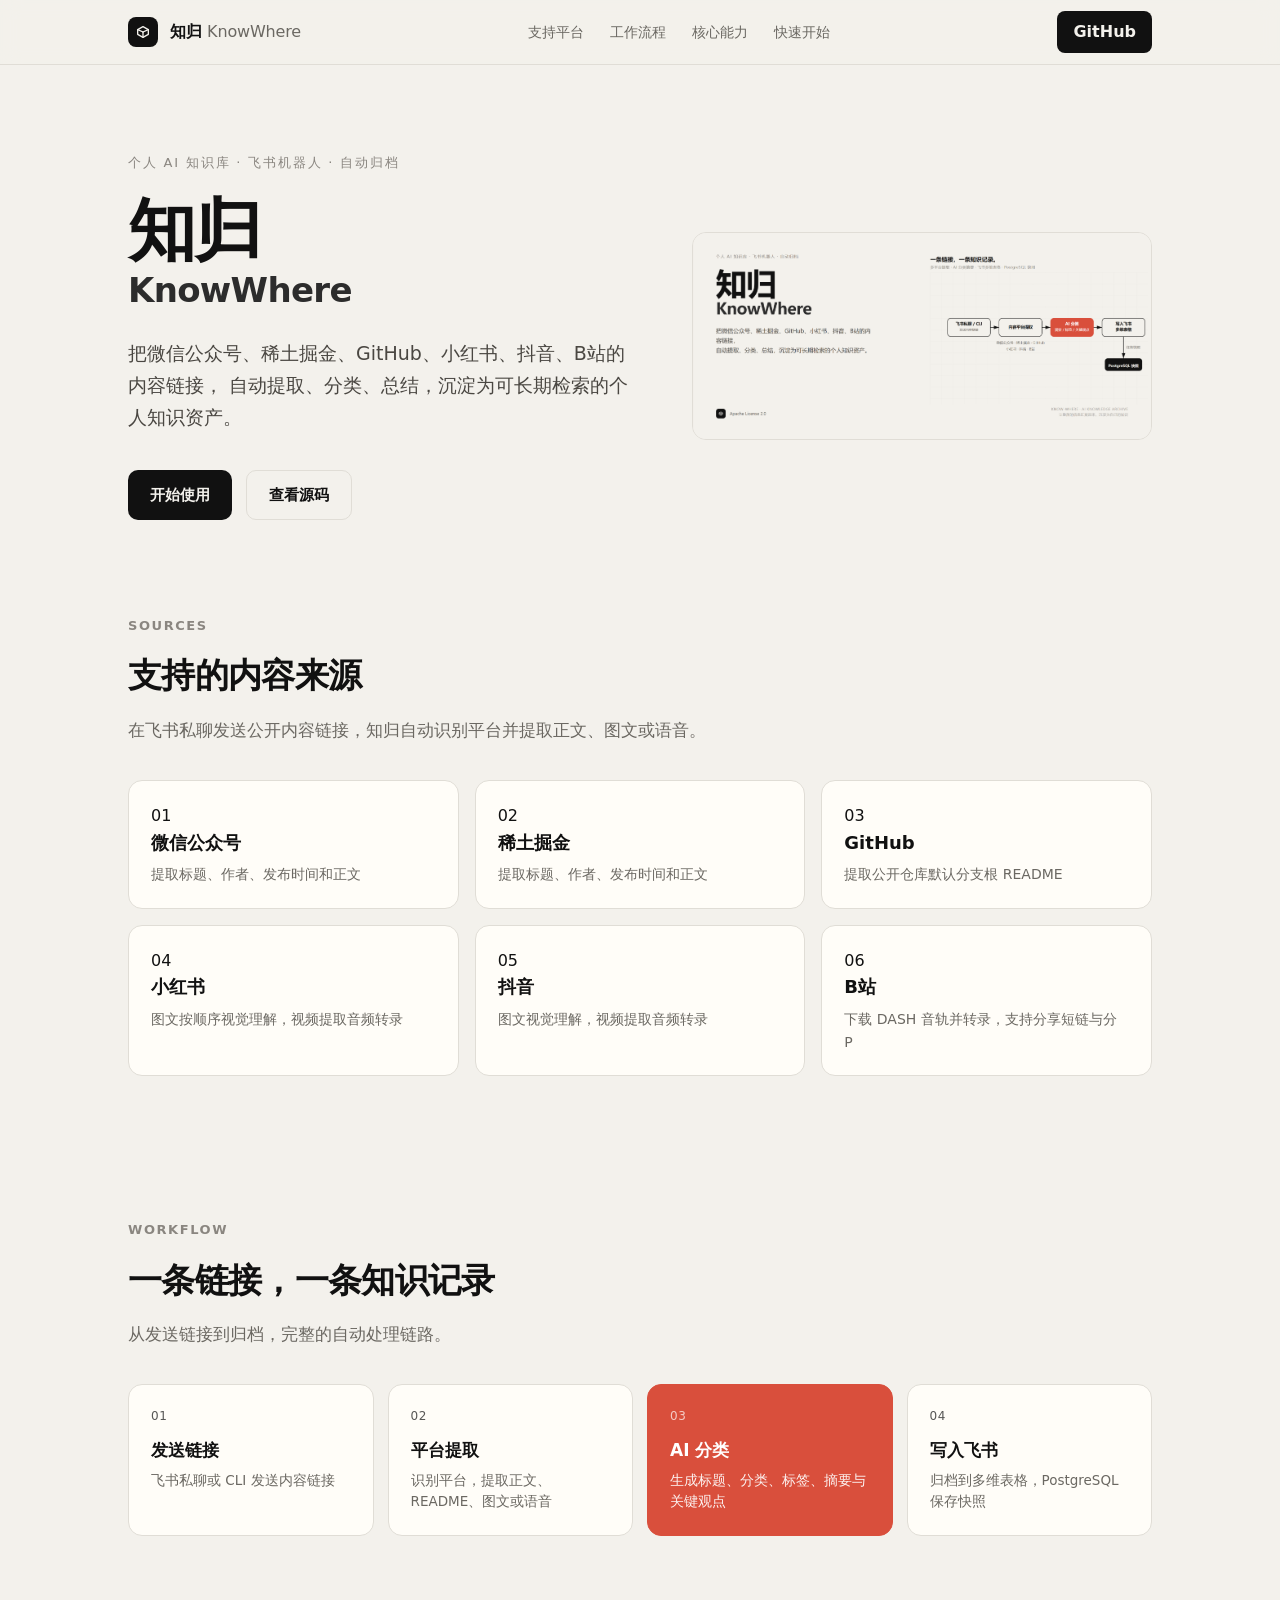
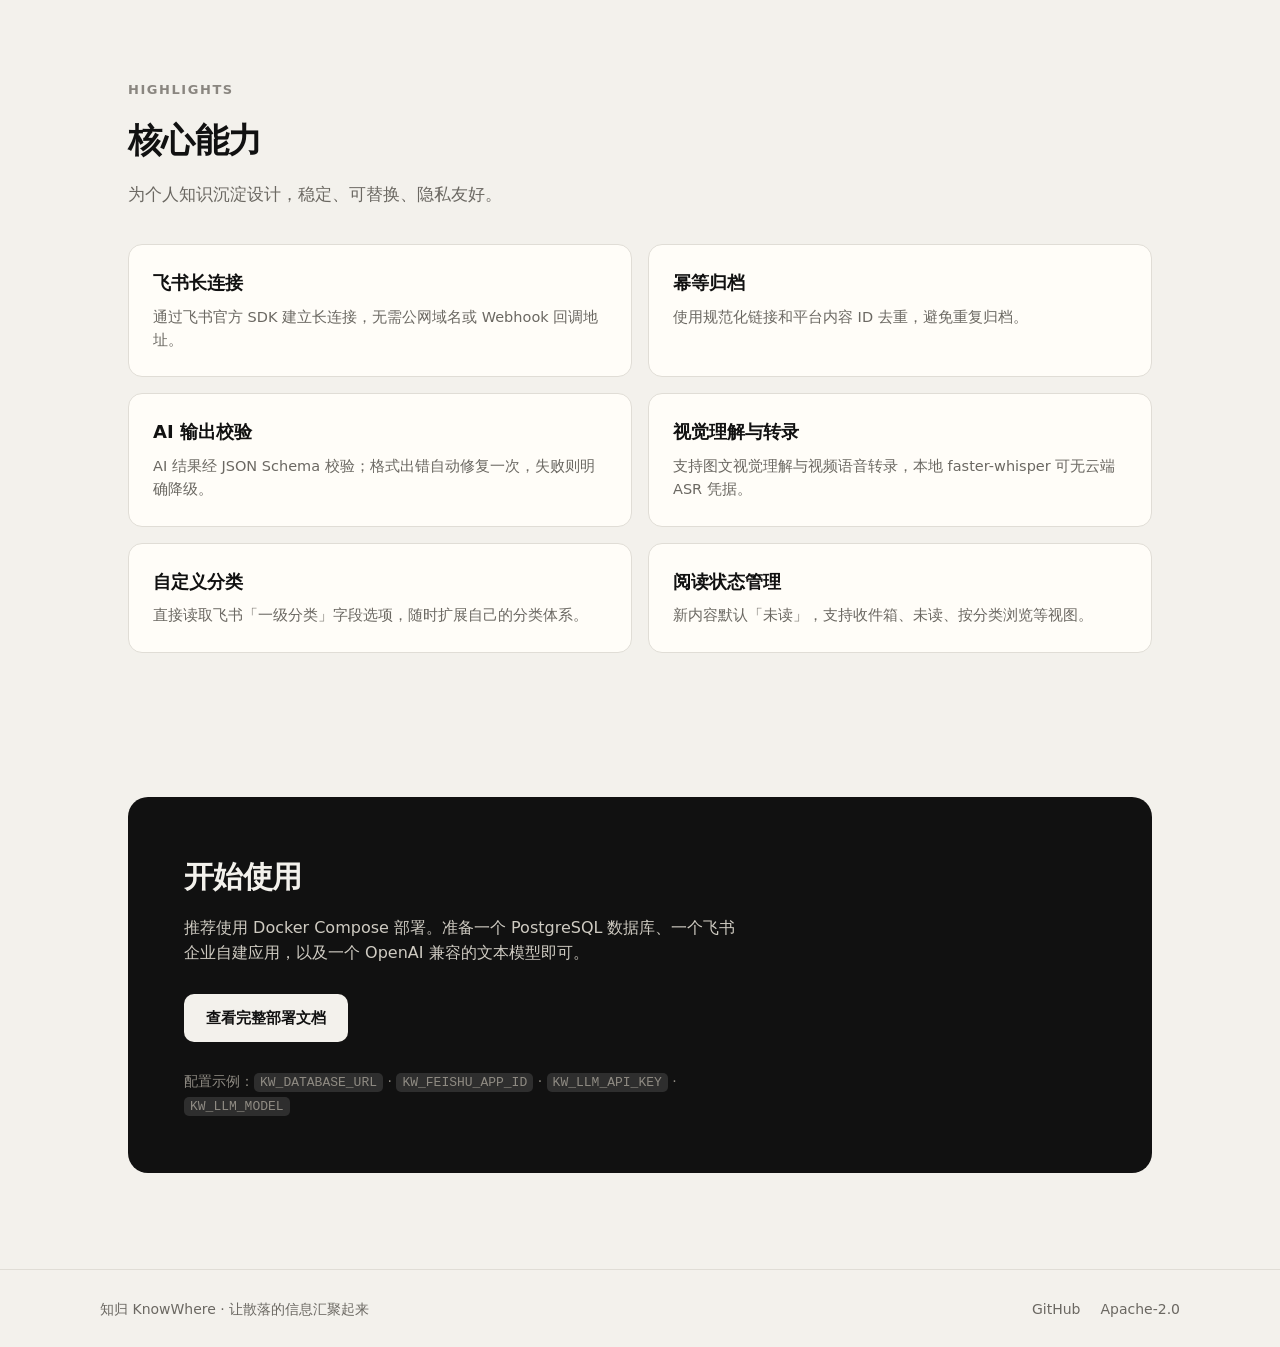
==== docs/index.html @ 3fe99ef1 "docs: add GitHub Pages landing page and llms.txt" ====
<!DOCTYPE html>
<html lang="zh-CN">
<head>
  <meta charset="UTF-8">
  <meta name="viewport" content="width=device-width, initial-scale=1.0">
  <title>知归 KnowWhere · 个人 AI 知识归档工具</title>
  <meta name="description" content="知归（KnowWhere）是一个面向个人使用的 AI 知识归档工具。把内容链接发送给飞书机器人，自动完成内容提取、AI 分类与总结，沉淀到飞书多维表格。">
  <style>
    :root {
      --bg: #F3F1EC;
      --bg-deep: #E7E4DE;
      --ink: #111111;
      --ink-soft: #2C2C2C;
      --muted: #6B6862;
      --faint: #8A8680;
      --line: #E0DDD6;
      --accent: #D94F3C;
      --radius: 14px;
    }
    * { box-sizing: border-box; margin: 0; padding: 0; }
    html { scroll-behavior: smooth; }
    body {
      background: var(--bg);
      color: var(--ink);
      font-family: Inter, "PingFang SC", "Microsoft YaHei", system-ui, -apple-system, sans-serif;
      -webkit-font-smoothing: antialiased;
      line-height: 1.6;
    }
    a { color: inherit; text-decoration: none; }
    .wrap { max-width: 1080px; margin: 0 auto; padding: 0 28px; }

    header {
      position: sticky;
      top: 0;
      z-index: 10;
      background: rgba(243, 241, 236, 0.85);
      backdrop-filter: blur(10px);
      border-bottom: 1px solid var(--line);
    }
    .nav {
      display: flex;
      align-items: center;
      justify-content: space-between;
      height: 64px;
    }
    .brand { display: flex; align-items: center; gap: 12px; font-weight: 700; letter-spacing: -0.01em; }
    .logo-mark {
      width: 30px; height: 30px; border-radius: 8px; background: var(--ink);
      display: flex; align-items: center; justify-content: center;
    }
    .logo-mark svg { width: 16px; height: 16px; }
    .nav-links { display: flex; align-items: center; gap: 26px; font-size: 14px; color: var(--muted); }
    .nav-links a:hover { color: var(--ink); }
    .nav-cta {
      padding: 8px 16px; border-radius: 8px; background: var(--ink); color: #F3F1EC;
      font-weight: 600; transition: background .15s;
    }
    .nav-cta:hover { background: var(--ink-soft); }

    .hero { padding: 88px 0 24px; }
    .hero-grid {
      display: grid;
      grid-template-columns: 1.05fr 0.95fr;
      gap: 56px;
      align-items: center;
    }
    .eyebrow {
      font-size: 13px; font-weight: 500; letter-spacing: 0.14em;
      color: var(--faint); text-transform: uppercase; margin-bottom: 24px;
    }
    .hero-title { font-size: 68px; line-height: 0.96; font-weight: 800; letter-spacing: -0.03em; }
    .hero-sub { font-size: 34px; line-height: 1.05; font-weight: 600; letter-spacing: -0.02em; color: var(--ink-soft); margin-top: 10px; }
    .hero-tag { margin-top: 28px; font-size: 19px; line-height: 1.7; color: #4A4742; max-width: 540px; }
    .hero-actions { margin-top: 36px; display: flex; gap: 14px; flex-wrap: wrap; }
    .btn {
      display: inline-flex; align-items: center; gap: 8px;
      padding: 12px 22px; border-radius: 10px; font-weight: 600; font-size: 15px;
      transition: transform .12s, background .15s;
    }
    .btn:hover { transform: translateY(-1px); }
    .btn-primary { background: var(--ink); color: #F3F1EC; }
    .btn-primary:hover { background: var(--ink-soft); }
    .btn-ghost { border: 1px solid var(--line); background: transparent; color: var(--ink); }
    .btn-ghost:hover { border-color: var(--faint); }
    .hero-visual {
      background: var(--bg-deep);
      border: 1px solid var(--line);
      border-radius: var(--radius);
      overflow: hidden;
    }
    .hero-visual img { display: block; width: 100%; height: auto; }

    section { padding: 72px 0; }
    .section-label {
      font-size: 13px; font-weight: 600; letter-spacing: 0.12em; text-transform: uppercase;
      color: var(--faint); margin-bottom: 12px;
    }
    .section-title { font-size: 34px; font-weight: 700; letter-spacing: -0.02em; }
    .section-desc { margin-top: 14px; font-size: 17px; color: var(--muted); max-width: 640px; }

    .platforms {
      display: grid;
      grid-template-columns: repeat(3, 1fr);
      gap: 16px;
      margin-top: 36px;
    }
    .card {
      background: #FFFDF8;
      border: 1px solid var(--line);
      border-radius: var(--radius);
      padding: 22px;
    }
    .card.num { font-size: 12px; color: var(--faint); letter-spacing: 0.05em; margin-bottom: 8px; }
    .card h3 { font-size: 18px; font-weight: 700; }
    .card p { margin-top: 6px; font-size: 14px; color: var(--muted); }

    .pipeline {
      display: grid;
      grid-template-columns: repeat(4, 1fr);
      gap: 14px;
      margin-top: 36px;
    }
    .step { position: relative; border-radius: var(--radius); padding: 22px; border: 1px solid var(--line); background: #FFFDF8; }
    .step.hot { background: var(--accent); border-color: var(--accent); color: #fff; }
    .step .idx { font-size: 12px; letter-spacing: 0.05em; opacity: .7; margin-bottom: 10px; }
    .step h3 { font-size: 17px; font-weight: 700; }
    .step.hot h3 { color: #fff; }
    .step p { margin-top: 6px; font-size: 13.5px; color: var(--muted); }
    .step.hot p { color: #fff; opacity: .92; }

    .features { display: grid; grid-template-columns: repeat(2, 1fr); gap: 16px; margin-top: 36px; }
    .feature { border: 1px solid var(--line); border-radius: var(--radius); padding: 24px; background: #FFFDF8; }
    .feature h3 { font-size: 18px; font-weight: 700; }
    .feature p { margin-top: 8px; font-size: 14.5px; color: var(--muted); }

    .quickstart {
      background: var(--ink);
      color: #F3F1EC;
      border-radius: 20px;
      padding: 56px;
    }
    .quickstart h2 { font-size: 30px; font-weight: 800; letter-spacing: -0.02em; }
    .quickstart p { margin-top: 14px; color: #CFCBC2; font-size: 16px; max-width: 560px; }
    .quickstart .btn { margin-top: 28px; background: #F3F1EC; color: var(--ink); }
    .quickstart .btn:hover { background: var(--bg-deep); }
    code {
      font-family: "SF Mono", "JetBrains Mono", Consolas, monospace;
      font-size: 13px;
      background: rgba(255,255,255,0.12);
      padding: 2px 6px; border-radius: 5px;
    }

    footer { border-top: 1px solid var(--line); margin-top: 24px; }
    .footer { display: flex; align-items: center; justify-content: space-between; padding: 28px 0; font-size: 14px; color: var(--muted); flex-wrap: wrap; gap: 12px; }
    .footer .links { display: flex; gap: 20px; }
    .footer .links a:hover { color: var(--ink); }

    @media (max-width: 860px) {
      .hero-grid { grid-template-columns: 1fr; }
      .hero-title { font-size: 52px; }
      .platforms, .pipeline, .features { grid-template-columns: 1fr 1fr; }
    }
    @media (max-width: 560px) {
      .platforms, .pipeline, .features { grid-template-columns: 1fr; }
      .hero-title { font-size: 42px; }
      .hero-sub { font-size: 26px; }
      .nav-links { display: none; }
    }
  </style>
</head>
<body>
  <header>
    <div class="wrap nav">
      <div class="brand">
        <span class="logo-mark">
          <svg viewBox="0 0 24 24" fill="none" xmlns="http://www.w3.org/2000/svg">
            <path d="M12 4L20 8.5V15.5L12 20L4 15.5V8.5L12 4Z" stroke="#F3F1EC" stroke-width="2" stroke-linejoin="round"/>
            <path d="M12 12V20" stroke="#F3F1EC" stroke-width="2" stroke-linecap="round"/>
            <path d="M12 12L20 8.5" stroke="#F3F1EC" stroke-width="2" stroke-linecap="round"/>
            <path d="M12 12L4 8.5" stroke="#F3F1EC" stroke-width="2" stroke-linecap="round"/>
          </svg>
        </span>
        <span>知归 <span style="font-weight:500;color:var(--muted)">KnowWhere</span></span>
      </div>
      <nav class="nav-links">
        <a href="#platforms">支持平台</a>
        <a href="#pipeline">工作流程</a>
        <a href="#features">核心能力</a>
        <a href="#quickstart">快速开始</a>
      </nav>
      <a class="nav-cta" href="https://github.com/ybh-ybh/know-where" target="_blank" rel="noopener">GitHub</a>
    </div>
  </header>

  <div class="wrap">
    <section class="hero">
      <div class="hero-grid">
        <div class="hero-left">
          <div class="eyebrow">个人 AI 知识库 · 飞书机器人 · 自动归档</div>
          <div class="hero-title">知归</div>
          <div class="hero-sub">KnowWhere</div>
          <p class="hero-tag">
            把微信公众号、稀土掘金、GitHub、小红书、抖音、B站的内容链接，
            自动提取、分类、总结，沉淀为可长期检索的个人知识资产。
          </p>
          <div class="hero-actions">
            <a class="btn btn-primary" href="#quickstart">开始使用</a>
            <a class="btn btn-ghost" href="https://github.com/ybh-ybh/know-where" target="_blank" rel="noopener">查看源码</a>
          </div>
        </div>
        <div class="hero-visual">
          <img src="assets/banner.png" alt="知归 KnowWhere 数据流示意">
        </div>
      </div>
    </section>

    <section id="platforms">
      <div class="section-label">Sources</div>
      <h2 class="section-title">支持的内容来源</h2>
      <p class="section-desc">在飞书私聊发送公开内容链接，知归自动识别平台并提取正文、图文或语音。</p>
      <div class="platforms">
        <div class="card"><div class="num">01</div><h3>微信公众号</h3><p>提取标题、作者、发布时间和正文</p></div>
        <div class="card"><div class="num">02</div><h3>稀土掘金</h3><p>提取标题、作者、发布时间和正文</p></div>
        <div class="card"><div class="num">03</div><h3>GitHub</h3><p>提取公开仓库默认分支根 README</p></div>
        <div class="card"><div class="num">04</div><h3>小红书</h3><p>图文按顺序视觉理解，视频提取音频转录</p></div>
        <div class="card"><div class="num">05</div><h3>抖音</h3><p>图文视觉理解，视频提取音频转录</p></div>
        <div class="card"><div class="num">06</div><h3>B站</h3><p>下载 DASH 音轨并转录，支持分享短链与分 P</p></div>
      </div>
    </section>

    <section id="pipeline">
      <div class="section-label">Workflow</div>
      <h2 class="section-title">一条链接，一条知识记录</h2>
      <p class="section-desc">从发送链接到归档，完整的自动处理链路。</p>
      <div class="pipeline">
        <div class="step"><div class="idx">01</div><h3>发送链接</h3><p>飞书私聊或 CLI 发送内容链接</p></div>
        <div class="step"><div class="idx">02</div><h3>平台提取</h3><p>识别平台，提取正文、README、图文或语音</p></div>
        <div class="step hot"><div class="idx">03</div><h3>AI 分类</h3><p>生成标题、分类、标签、摘要与关键观点</p></div>
        <div class="step"><div class="idx">04</div><h3>写入飞书</h3><p>归档到多维表格，PostgreSQL 保存快照</p></div>
      </div>
    </section>

    <section id="features">
      <div class="section-label">Highlights</div>
      <h2 class="section-title">核心能力</h2>
      <p class="section-desc">为个人知识沉淀设计，稳定、可替换、隐私友好。</p>
      <div class="features">
        <div class="feature">
          <h3>飞书长连接</h3>
          <p>通过飞书官方 SDK 建立长连接，无需公网域名或 Webhook 回调地址。</p>
        </div>
        <div class="feature">
          <h3>幂等归档</h3>
          <p>使用规范化链接和平台内容 ID 去重，避免重复归档。</p>
        </div>
        <div class="feature">
          <h3>AI 输出校验</h3>
          <p>AI 结果经 JSON Schema 校验；格式出错自动修复一次，失败则明确降级。</p>
        </div>
        <div class="feature">
          <h3>视觉理解与转录</h3>
          <p>支持图文视觉理解与视频语音转录，本地 faster-whisper 可无云端 ASR 凭据。</p>
        </div>
        <div class="feature">
          <h3>自定义分类</h3>
          <p>直接读取飞书「一级分类」字段选项，随时扩展自己的分类体系。</p>
        </div>
        <div class="feature">
          <h3>阅读状态管理</h3>
          <p>新内容默认「未读」，支持收件箱、未读、按分类浏览等视图。</p>
        </div>
      </div>
    </section>

    <section id="quickstart">
      <div class="quickstart">
        <h2>开始使用</h2>
        <p>推荐使用 Docker Compose 部署。准备一个 PostgreSQL 数据库、一个飞书企业自建应用，以及一个 OpenAI 兼容的文本模型即可。</p>
        <a class="btn" href="https://github.com/ybh-ybh/know-where#最小启动方式" target="_blank" rel="noopener">查看完整部署文档</a>
        <p style="margin-top:28px;font-size:14px;color:#8f8b83;">
          配置示例：<code>KW_DATABASE_URL</code> · <code>KW_FEISHU_APP_ID</code> · <code>KW_LLM_API_KEY</code> · <code>KW_LLM_MODEL</code>
        </p>
      </div>
    </section>
  </div>

  <footer>
    <div class="wrap footer">
      <span>知归 KnowWhere · 让散落的信息汇聚起来</span>
      <div class="links">
        <a href="https://github.com/ybh-ybh/know-where" target="_blank" rel="noopener">GitHub</a>
        <a href="https://github.com/ybh-ybh/know-where/blob/main/LICENSE" target="_blank" rel="noopener">Apache-2.0</a>
      </div>
    </div>
  </footer>
</body>
</html>
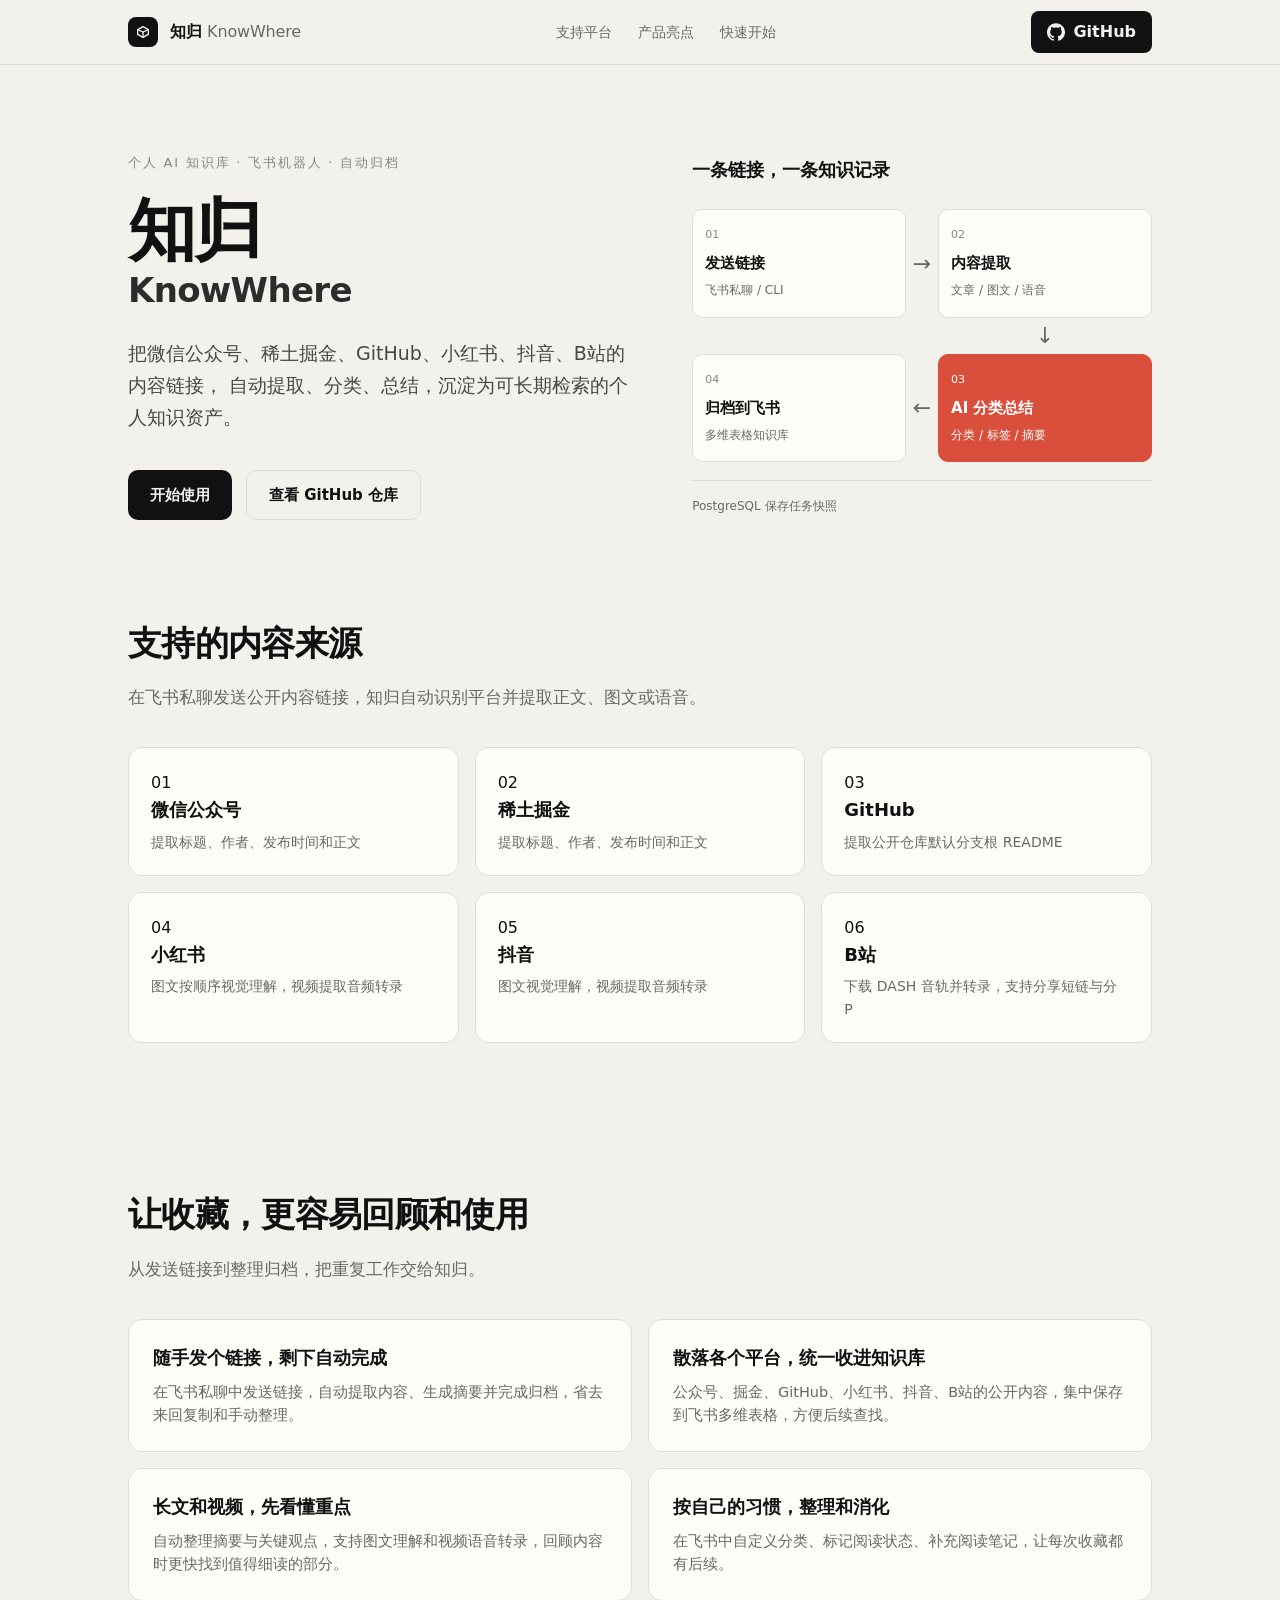
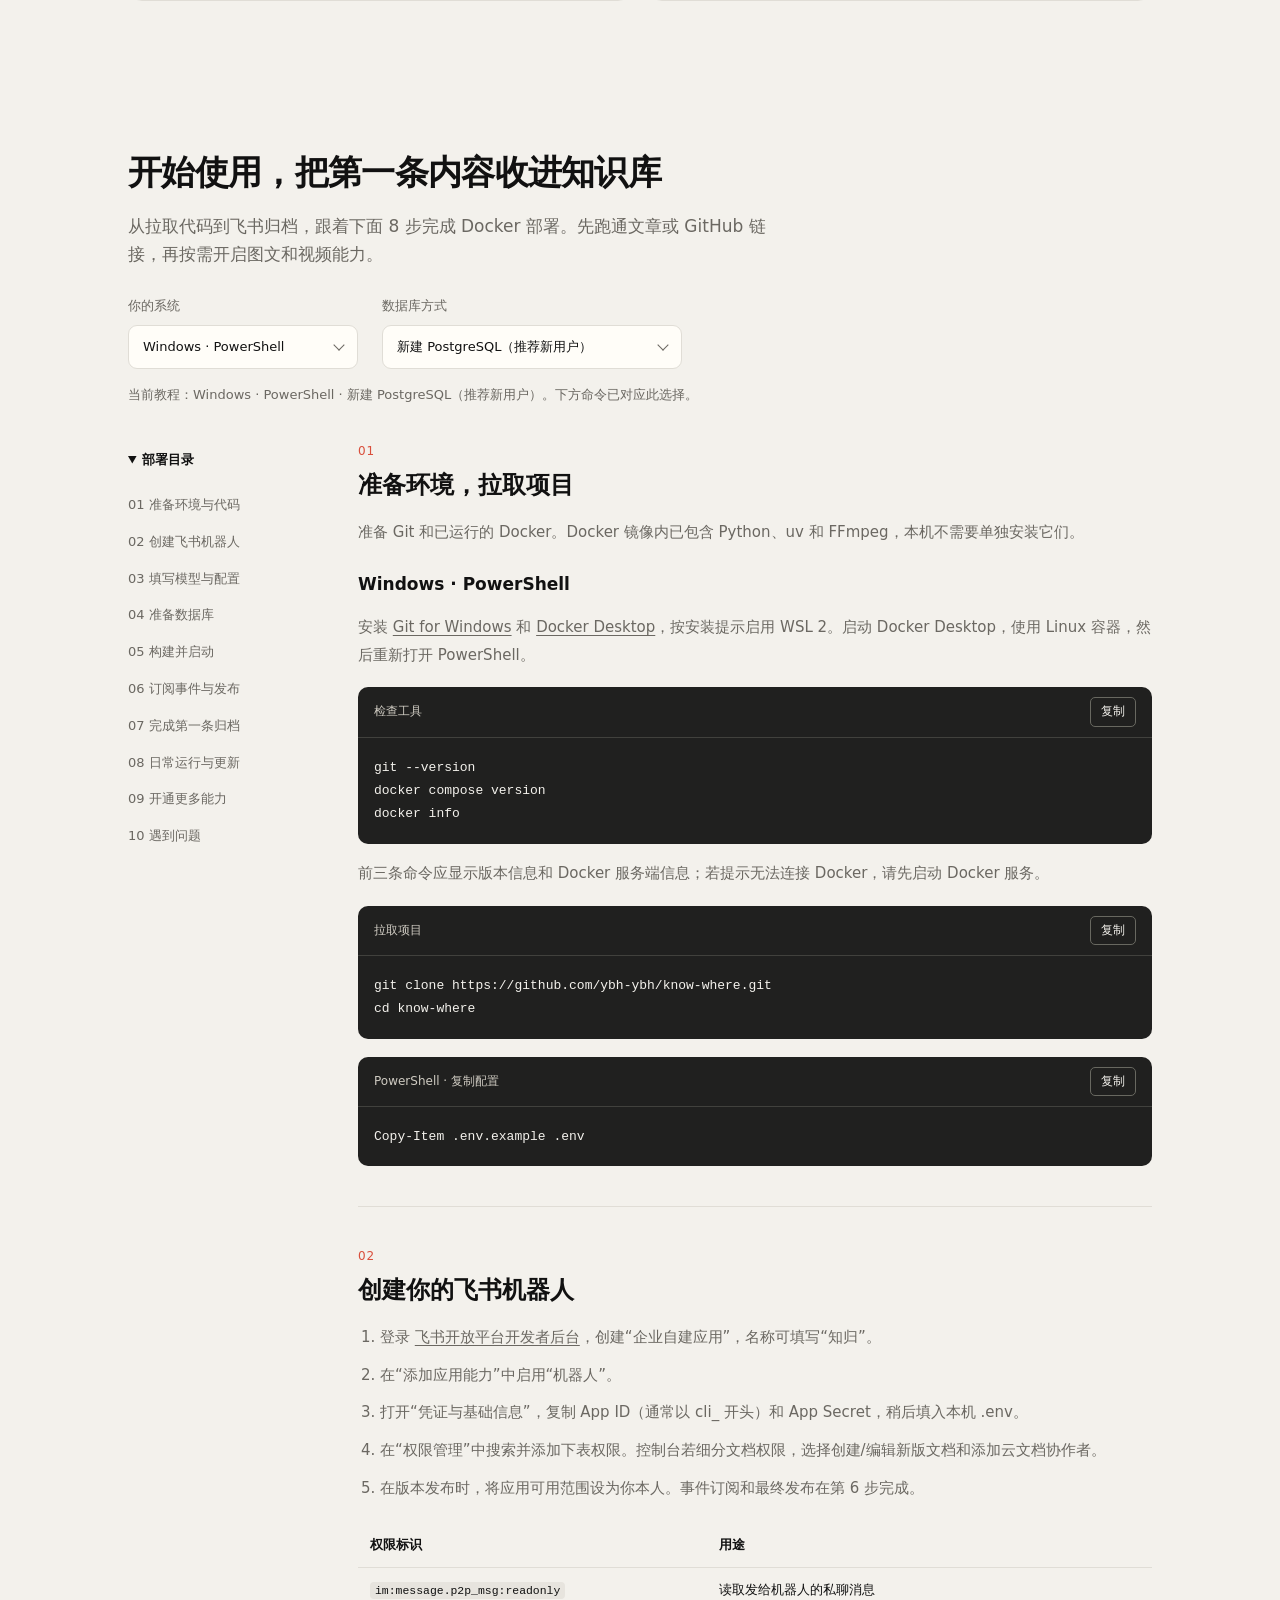
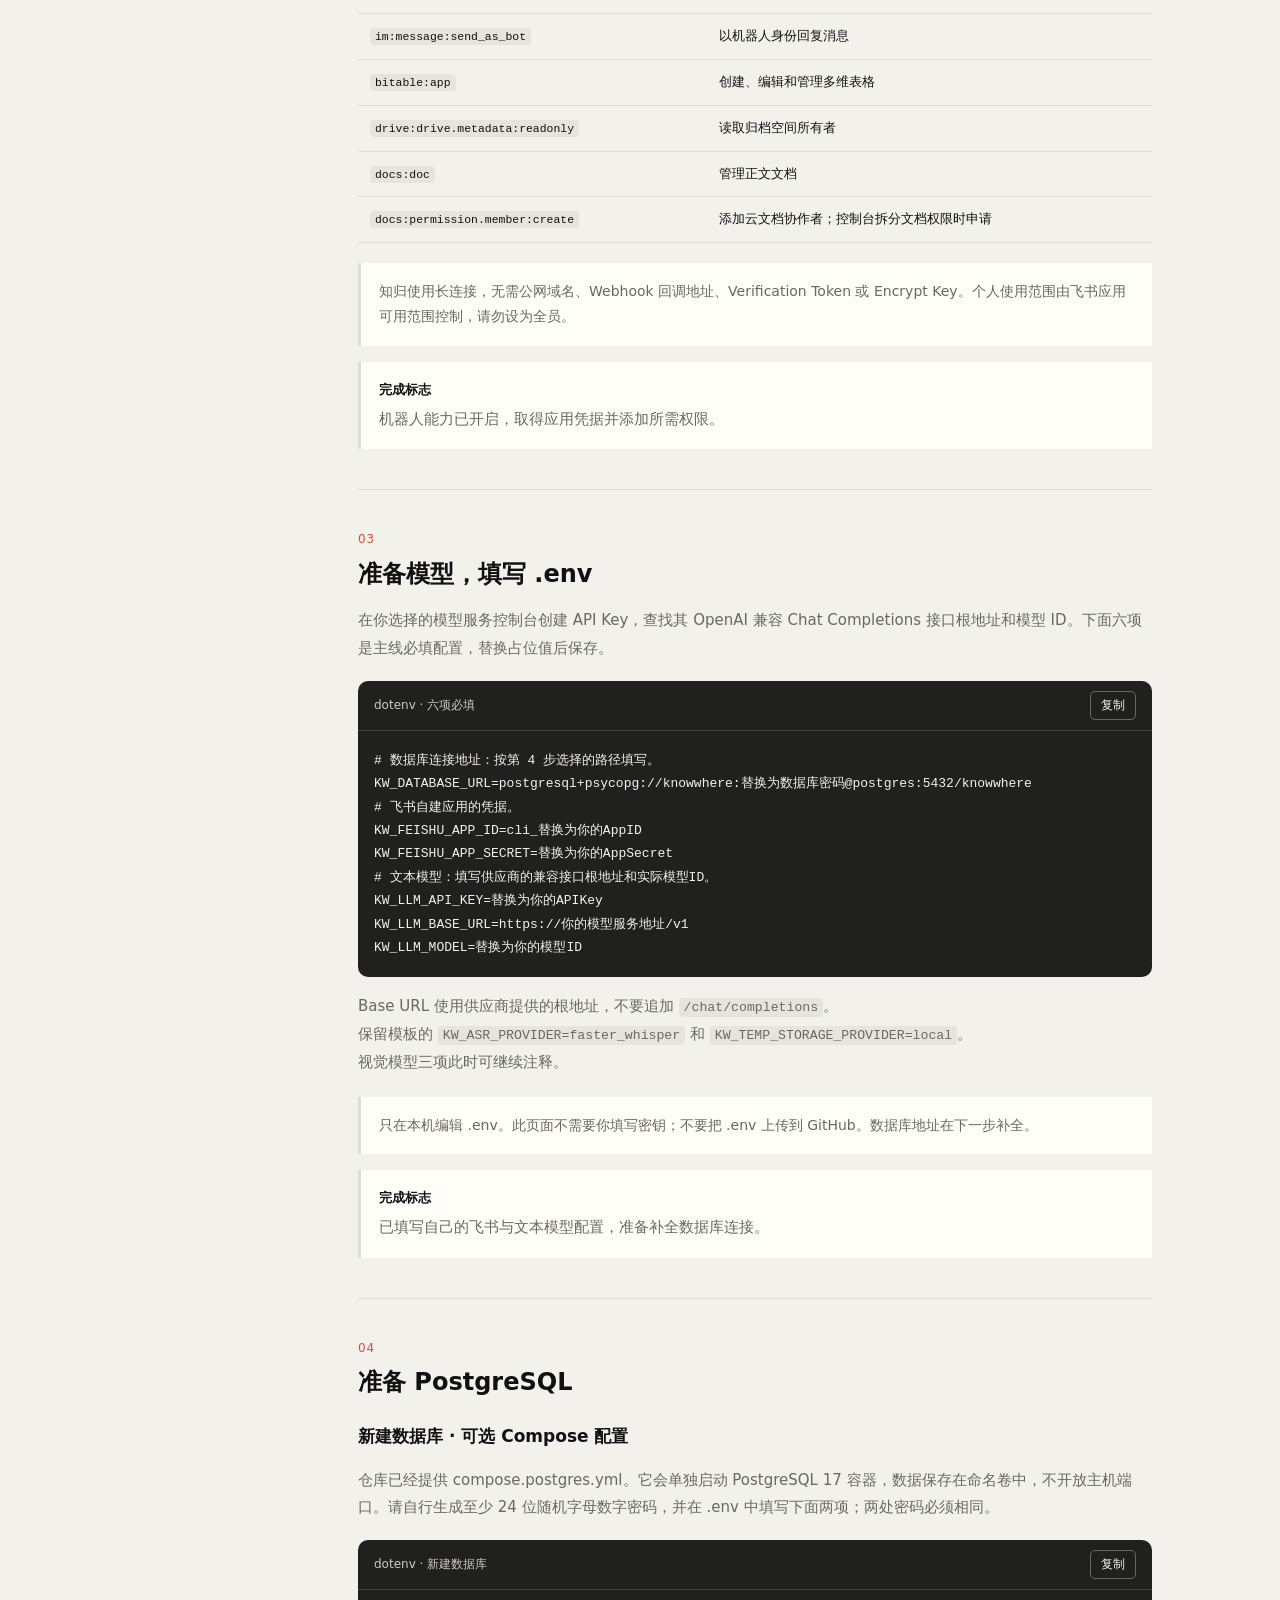
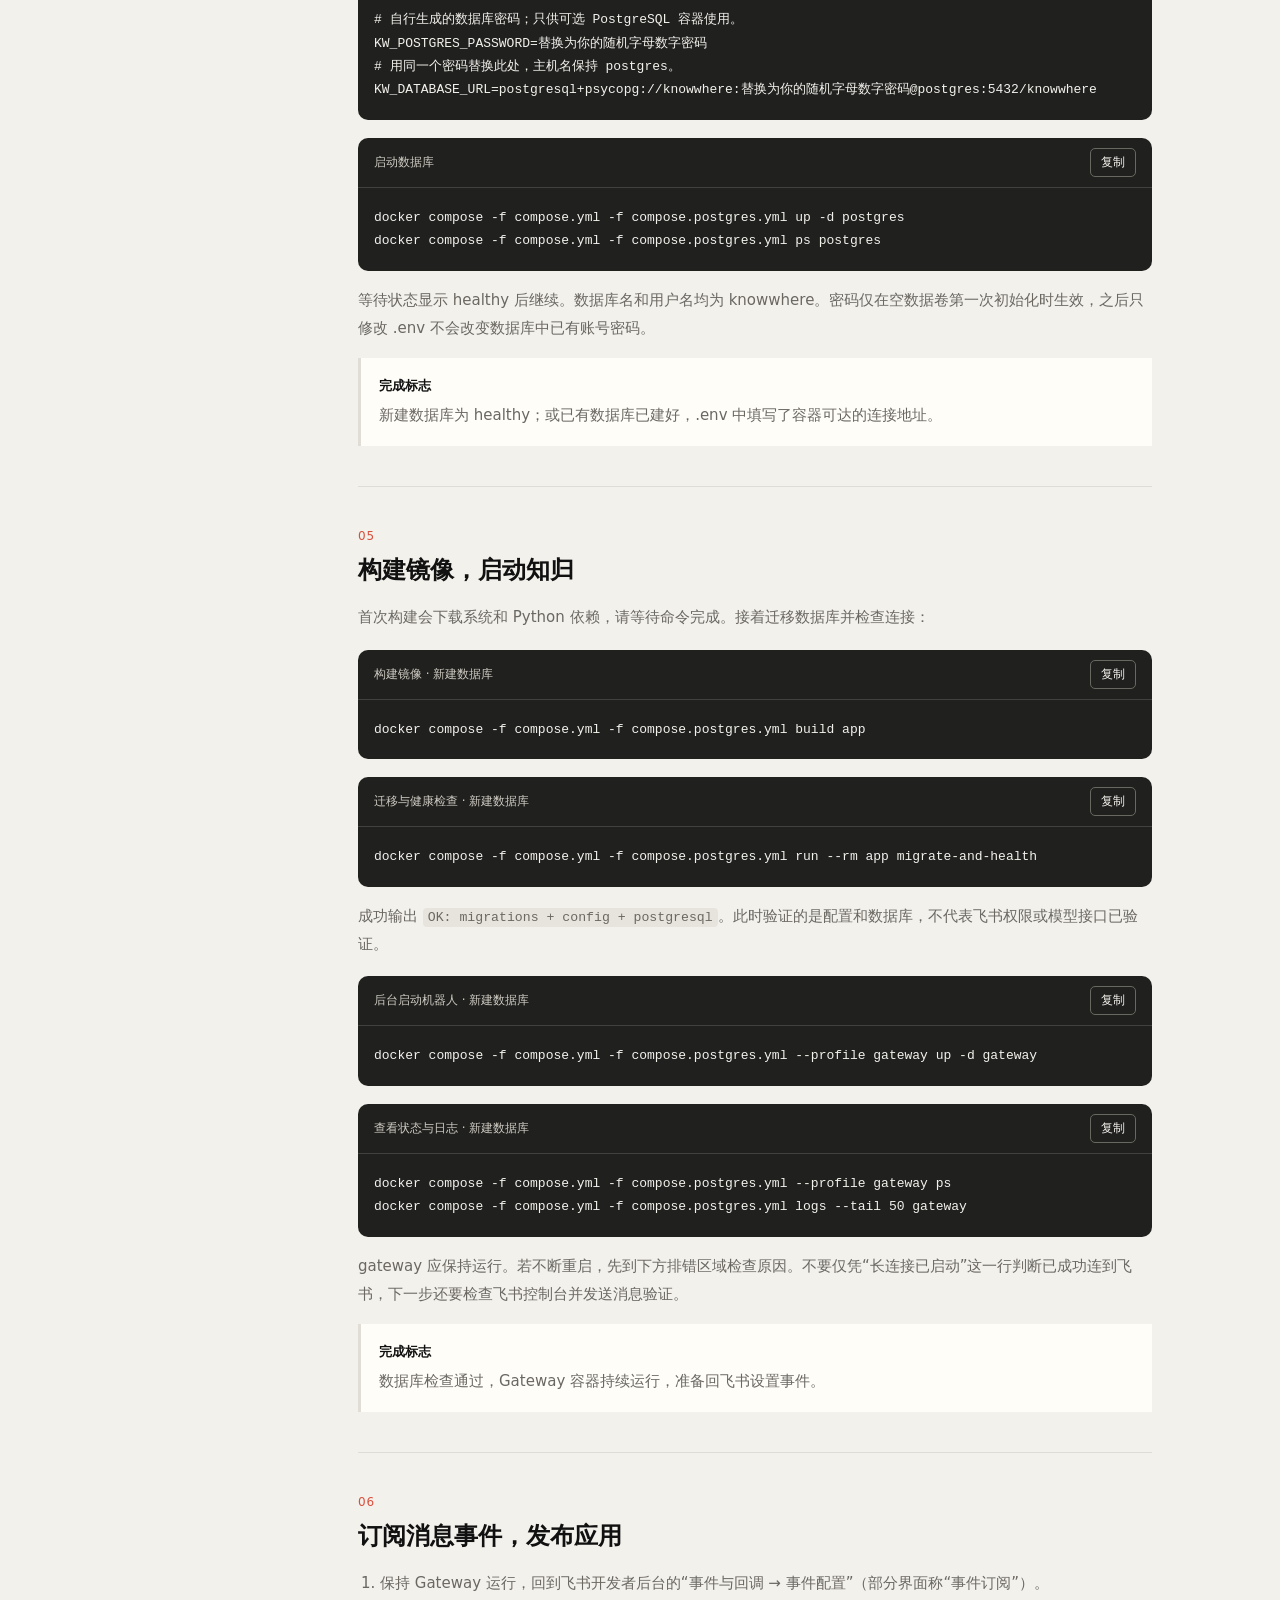
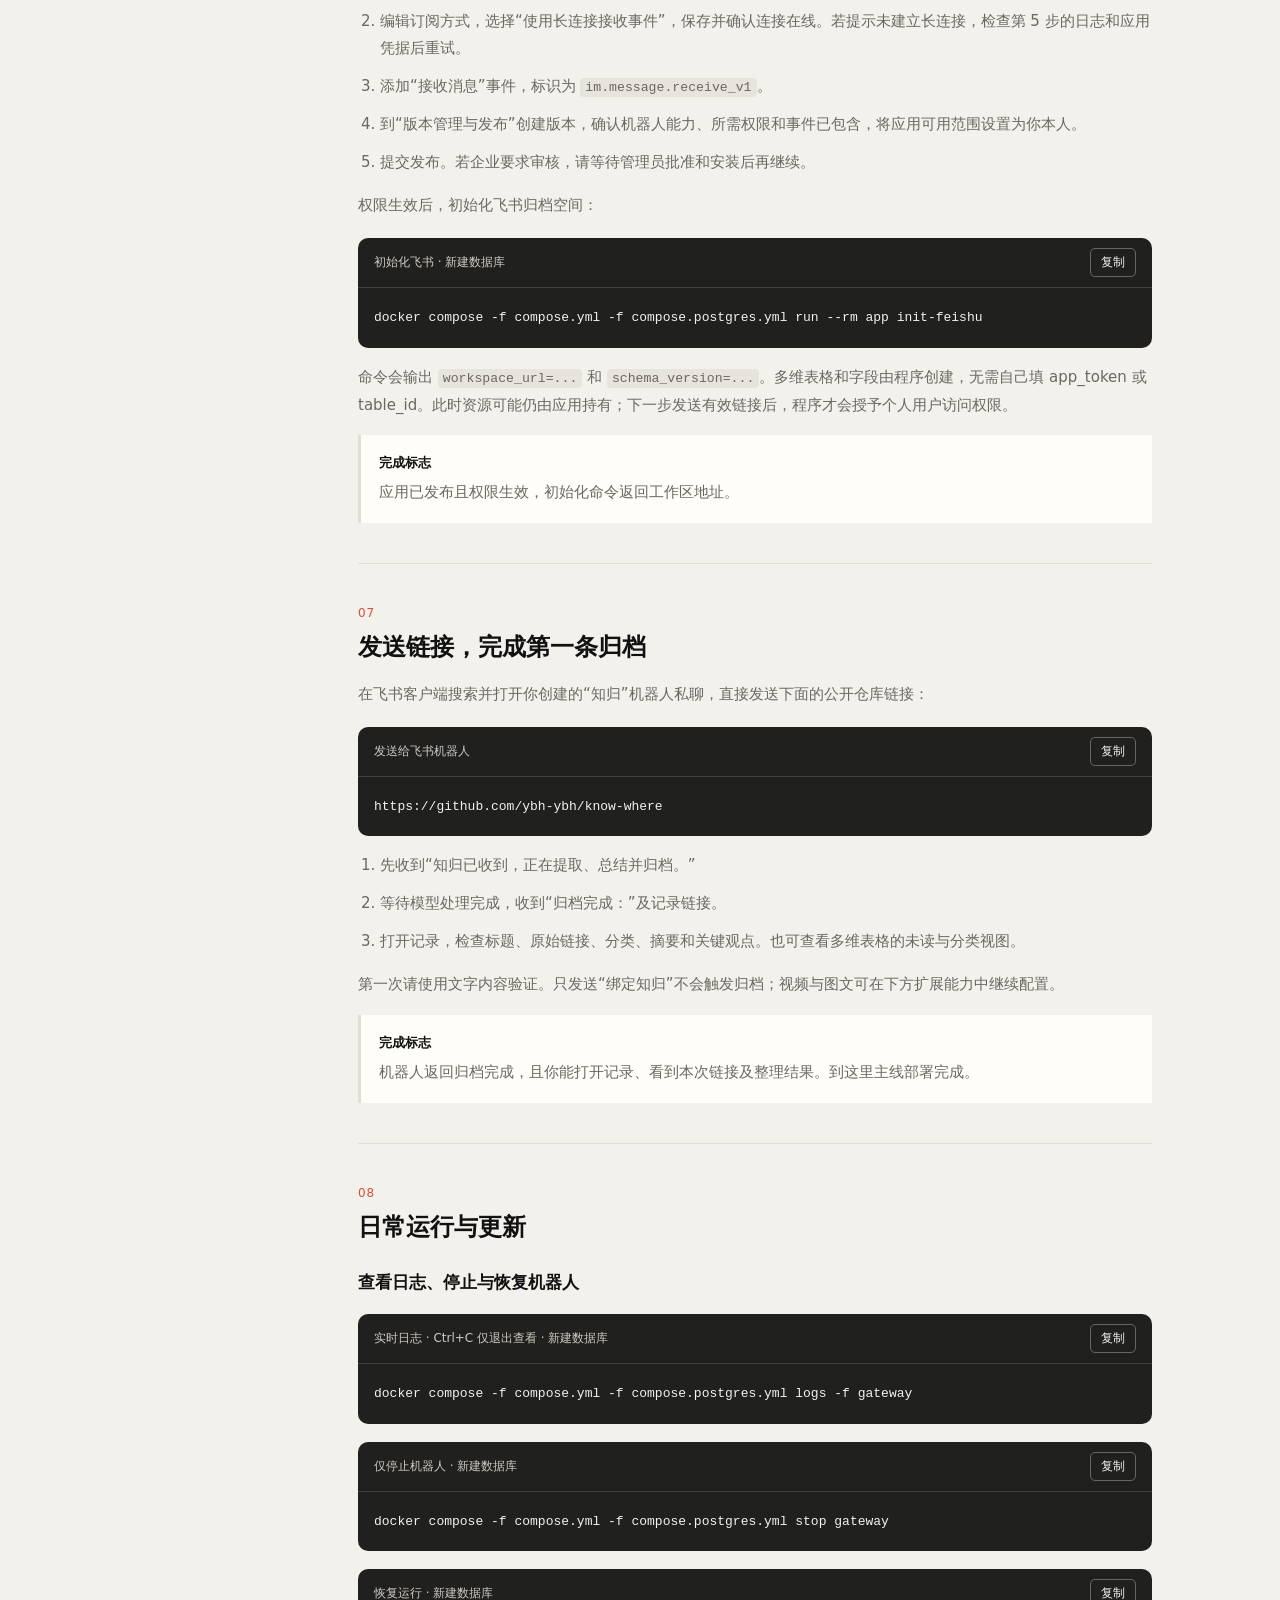
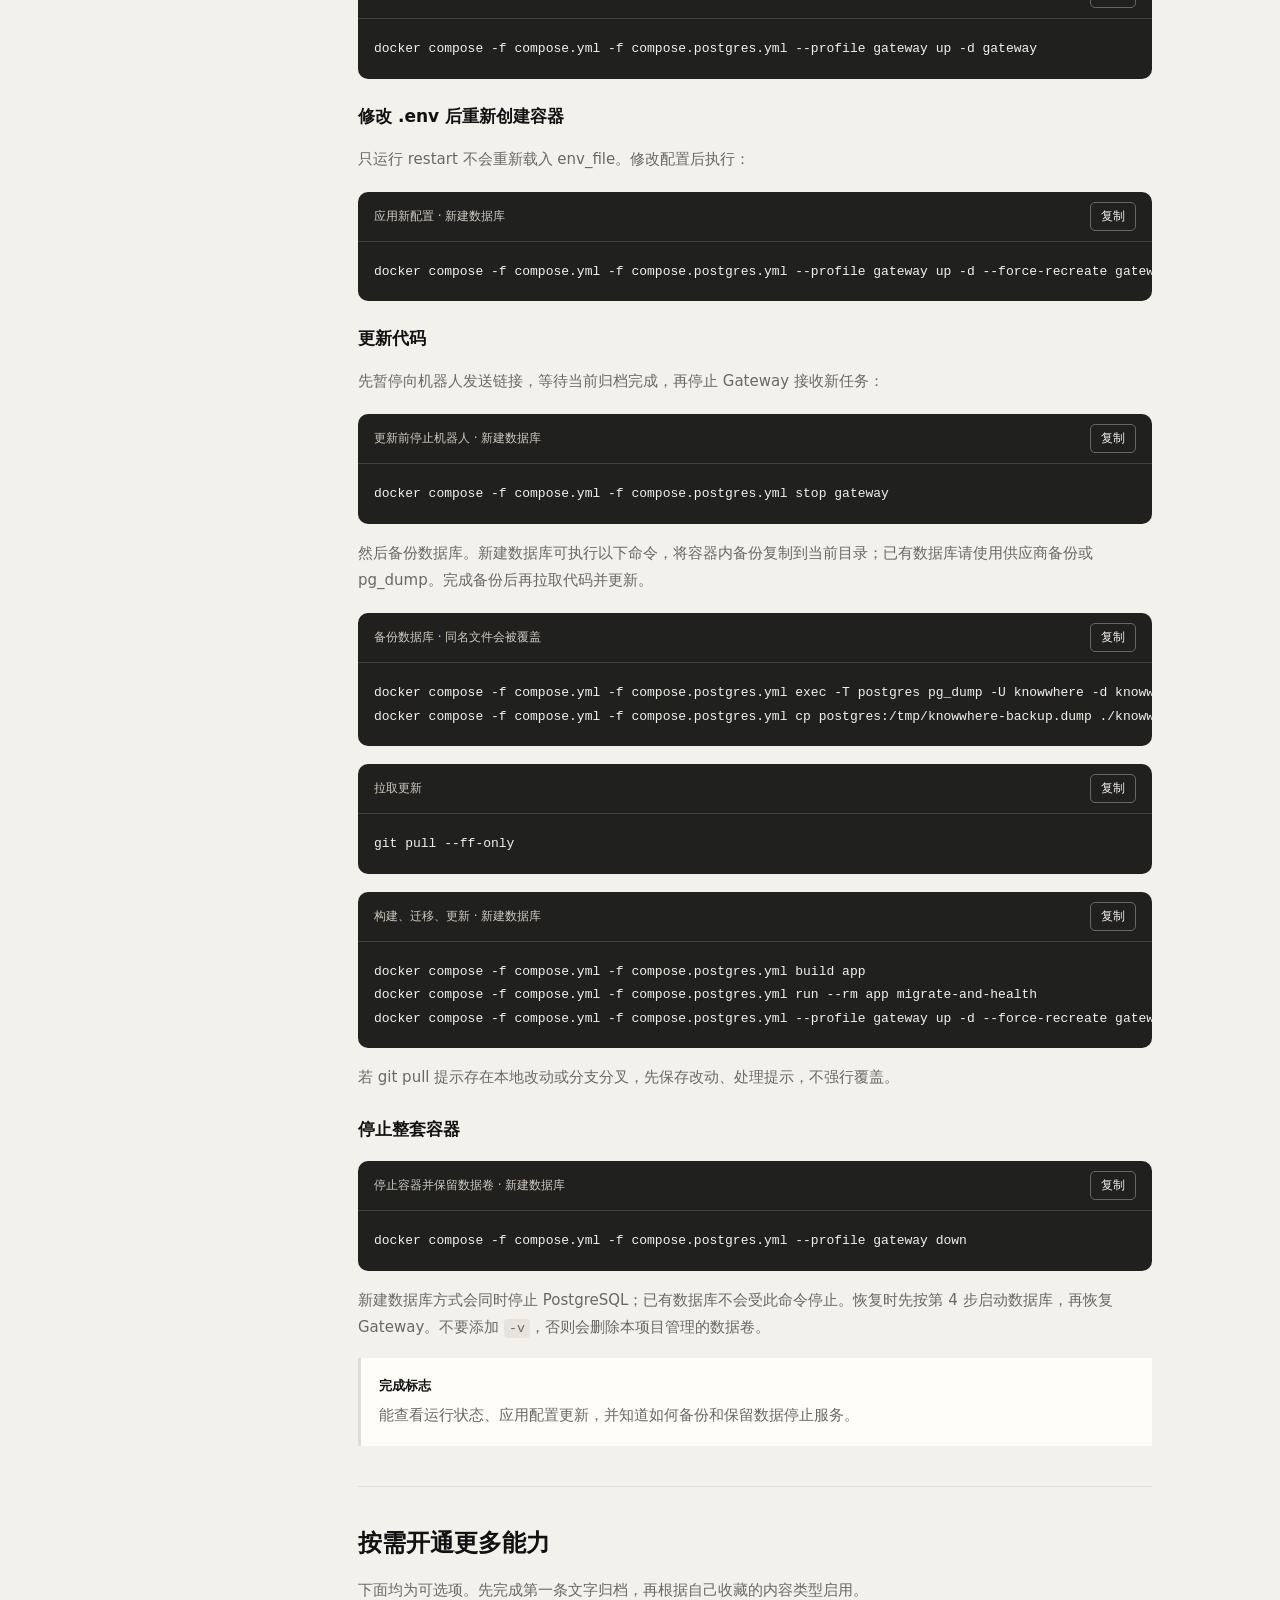
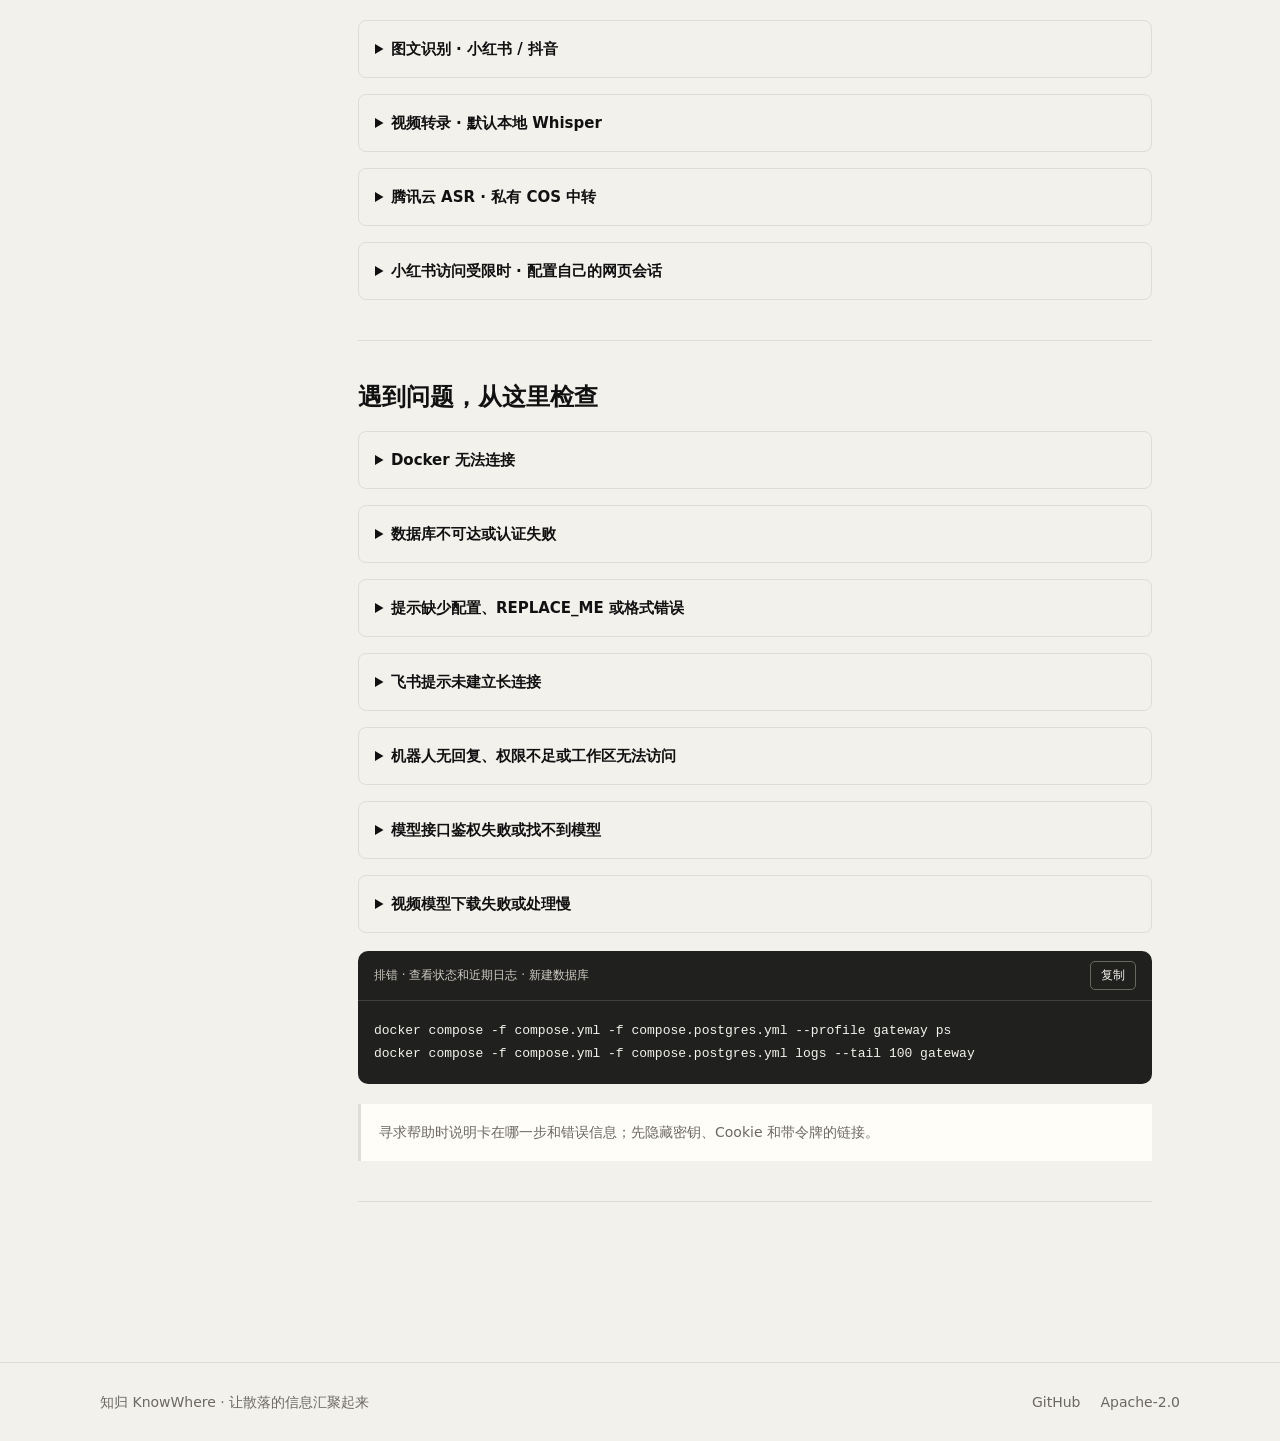
==== commit fcb8ae96: "feat(docs): 优化项目介绍页并新增完整部署教程 - 首屏直接展示归档流程，调整 GitHub 个人主页与仓库入口 - 将技术能力说明改为四个产品卖点，精简重复内容与提示文案 - 新增从拉取代" ====
--- a/docs/index.html
+++ b/docs/index.html
@@ -5,6 +5,8 @@
   <meta name="viewport" content="width=device-width, initial-scale=1.0">
   <title>知归 KnowWhere · 个人 AI 知识归档工具</title>
   <meta name="description" content="知归（KnowWhere）是一个面向个人使用的 AI 知识归档工具。把内容链接发送给飞书机器人，自动完成内容提取、AI 分类与总结，沉淀到飞书多维表格。">
+  <link rel="stylesheet" href="assets/getting-started.css">
+  <script src="assets/getting-started.js" defer></script>
   <style>
     :root {
       --bg: #F3F1EC;
@@ -52,15 +54,17 @@
     .nav-links { display: flex; align-items: center; gap: 26px; font-size: 14px; color: var(--muted); }
     .nav-links a:hover { color: var(--ink); }
     .nav-cta {
+      display: inline-flex; align-items: center; gap: 8px; flex-shrink: 0;
       padding: 8px 16px; border-radius: 8px; background: var(--ink); color: #F3F1EC;
       font-weight: 600; transition: background .15s;
     }
+    .nav-cta svg { width: 18px; height: 18px; flex-shrink: 0; fill: currentColor; }
     .nav-cta:hover { background: var(--ink-soft); }
 
     .hero { padding: 88px 0 24px; }
     .hero-grid {
       display: grid;
-      grid-template-columns: 1.05fr 0.95fr;
+      grid-template-columns: minmax(0, 1.05fr) minmax(0, 0.95fr);
       gap: 56px;
       align-items: center;
     }
@@ -82,13 +86,37 @@
     .btn-primary:hover { background: var(--ink-soft); }
     .btn-ghost { border: 1px solid var(--line); background: transparent; color: var(--ink); }
     .btn-ghost:hover { border-color: var(--faint); }
-    .hero-visual {
-      background: var(--bg-deep);
-      border: 1px solid var(--line);
-      border-radius: var(--radius);
-      overflow: hidden;
-    }
-    .hero-visual img { display: block; width: 100%; height: auto; }
+    .hero-visual figcaption { font-size: 18px; font-weight: 700; }
+    /* 按实际处理顺序排列节点，用折返连线适配首屏右栏。 */
+    .hero-flow {
+      display: grid;
+      grid-template-columns: minmax(0, 1fr) 32px minmax(0, 1fr);
+      grid-template-areas: "input next extract" ". . down" "archive back ai";
+      grid-template-rows: auto 36px auto;
+      list-style: none;
+      margin-top: 24px;
+    }
+    .flow-node { position: relative; padding: 16px 12px; border: 1px solid var(--line); border-radius: 10px; background: #FFFDF8; }
+    .flow-node strong { display: block; font-size: 15px; }
+    .flow-node p { margin-top: 6px; font-size: 12px; color: var(--muted); }
+    .flow-node .flow-index { display: block; margin-bottom: 8px; font-size: 11px; color: var(--faint); }
+    .flow-input { grid-area: input; }
+    .flow-extract { grid-area: extract; }
+    .flow-ai { grid-area: ai; background: var(--accent); border-color: var(--accent); color: #fff; }
+    .flow-ai p, .flow-ai .flow-index { color: #fff; }
+    .flow-archive { grid-area: archive; }
+    /* 箭头只作视觉连接，辅助阅读仍遵循列表中的处理顺序。 */
+    .flow-input::after, .flow-extract::after, .flow-ai::after {
+      position: absolute;
+      display: grid;
+      place-items: center;
+      color: var(--muted);
+      font-size: 22px;
+    }
+    .flow-input::after { content: "\2192" / ""; width: 32px; height: 100%; top: 0; right: -33px; }
+    .flow-extract::after { content: "\2193" / ""; height: 36px; width: 100%; left: 0; bottom: -37px; }
+    .flow-ai::after { content: "\2190" / ""; width: 32px; height: 100%; top: 0; left: -33px; }
+    .flow-storage { margin-top: 18px; padding-top: 16px; border-top: 1px solid var(--line); font-size: 12px; color: var(--muted); }
 
     section { padding: 72px 0; }
     .section-label {
@@ -114,41 +142,12 @@
     .card h3 { font-size: 18px; font-weight: 700; }
     .card p { margin-top: 6px; font-size: 14px; color: var(--muted); }
 
-    .pipeline {
-      display: grid;
-      grid-template-columns: repeat(4, 1fr);
-      gap: 14px;
-      margin-top: 36px;
-    }
-    .step { position: relative; border-radius: var(--radius); padding: 22px; border: 1px solid var(--line); background: #FFFDF8; }
-    .step.hot { background: var(--accent); border-color: var(--accent); color: #fff; }
-    .step .idx { font-size: 12px; letter-spacing: 0.05em; opacity: .7; margin-bottom: 10px; }
-    .step h3 { font-size: 17px; font-weight: 700; }
-    .step.hot h3 { color: #fff; }
-    .step p { margin-top: 6px; font-size: 13.5px; color: var(--muted); }
-    .step.hot p { color: #fff; opacity: .92; }
-
+    #features .section-title { text-wrap: balance; }
     .features { display: grid; grid-template-columns: repeat(2, 1fr); gap: 16px; margin-top: 36px; }
     .feature { border: 1px solid var(--line); border-radius: var(--radius); padding: 24px; background: #FFFDF8; }
     .feature h3 { font-size: 18px; font-weight: 700; }
     .feature p { margin-top: 8px; font-size: 14.5px; color: var(--muted); }
-
-    .quickstart {
-      background: var(--ink);
-      color: #F3F1EC;
-      border-radius: 20px;
-      padding: 56px;
-    }
-    .quickstart h2 { font-size: 30px; font-weight: 800; letter-spacing: -0.02em; }
-    .quickstart p { margin-top: 14px; color: #CFCBC2; font-size: 16px; max-width: 560px; }
-    .quickstart .btn { margin-top: 28px; background: #F3F1EC; color: var(--ink); }
-    .quickstart .btn:hover { background: var(--bg-deep); }
-    code {
-      font-family: "SF Mono", "JetBrains Mono", Consolas, monospace;
-      font-size: 13px;
-      background: rgba(255,255,255,0.12);
-      padding: 2px 6px; border-radius: 5px;
-    }
+    .features-note { margin-top: 24px; font-size: 14px; line-height: 1.8; color: var(--muted); }
 
     footer { border-top: 1px solid var(--line); margin-top: 24px; }
     .footer { display: flex; align-items: center; justify-content: space-between; padding: 28px 0; font-size: 14px; color: var(--muted); flex-wrap: wrap; gap: 12px; }
@@ -158,13 +157,14 @@
     @media (max-width: 860px) {
       .hero-grid { grid-template-columns: 1fr; }
       .hero-title { font-size: 52px; }
-      .platforms, .pipeline, .features { grid-template-columns: 1fr 1fr; }
+      .platforms, .features { grid-template-columns: 1fr 1fr; }
     }
     @media (max-width: 560px) {
-      .platforms, .pipeline, .features { grid-template-columns: 1fr; }
+      .platforms, .features { grid-template-columns: 1fr; }
       .hero-title { font-size: 42px; }
       .hero-sub { font-size: 26px; }
       .nav-links { display: none; }
+      .flow-node { padding: 14px 10px; }
     }
   </style>
 </head>
@@ -184,11 +184,15 @@
       </div>
       <nav class="nav-links">
         <a href="#platforms">支持平台</a>
-        <a href="#pipeline">工作流程</a>
-        <a href="#features">核心能力</a>
+        <a href="#features">产品亮点</a>
         <a href="#quickstart">快速开始</a>
       </nav>
-      <a class="nav-cta" href="https://github.com/ybh-ybh/know-where" target="_blank" rel="noopener">GitHub</a>
+      <a class="nav-cta" href="https://github.com/ybh-ybh" target="_blank" rel="noopener" aria-label="作者的 GitHub 个人主页">
+        <svg viewBox="0 0 24 24" aria-hidden="true" focusable="false">
+          <path d="M12 .297C5.37.297 0 5.67 0 12.297c0 5.303 3.438 9.8 8.205 11.385.6.113.82-.258.82-.577 0-.285-.01-1.04-.015-2.04-3.338.724-4.043-1.61-4.043-1.61-.546-1.387-1.333-1.756-1.333-1.756-1.09-.745.083-.73.083-.73 1.205.084 1.838 1.237 1.838 1.237 1.07 1.835 2.807 1.305 3.492.998.108-.776.418-1.305.762-1.605-2.665-.3-5.467-1.334-5.467-5.93 0-1.31.467-2.38 1.235-3.22-.135-.303-.54-1.523.105-3.176 0 0 1.005-.322 3.3 1.23.96-.267 1.98-.4 3-.405 1.02.005 2.04.138 3 .405 2.28-1.552 3.285-1.23 3.285-1.23.645 1.653.24 2.873.12 3.176.765.84 1.23 1.91 1.23 3.22 0 4.61-2.805 5.625-5.475 5.92.42.36.81 1.096.81 2.22 0 1.606-.015 2.896-.015 3.286 0 .315.21.69.825.57C20.565 22.092 24 17.592 24 12.297c0-6.627-5.373-12-12-12"/>
+        </svg>
+        <span>GitHub</span>
+      </a>
     </div>
   </header>
 
@@ -205,17 +209,39 @@
           </p>
           <div class="hero-actions">
             <a class="btn btn-primary" href="#quickstart">开始使用</a>
-            <a class="btn btn-ghost" href="https://github.com/ybh-ybh/know-where" target="_blank" rel="noopener">查看源码</a>
+            <a class="btn btn-ghost" href="https://github.com/ybh-ybh/know-where" target="_blank" rel="noopener">查看 GitHub 仓库</a>
           </div>
         </div>
-        <div class="hero-visual">
-          <img src="assets/banner.png" alt="知归 KnowWhere 数据流示意">
-        </div>
+        <figure class="hero-visual">
+          <figcaption>一条链接，一条知识记录</figcaption>
+          <ol class="hero-flow" aria-label="内容归档流程">
+            <li class="flow-node flow-input">
+              <span class="flow-index">01</span>
+              <strong>发送链接</strong>
+              <p>飞书私聊 / CLI</p>
+            </li>
+            <li class="flow-node flow-extract">
+              <span class="flow-index">02</span>
+              <strong>内容提取</strong>
+              <p>文章 / 图文 / 语音</p>
+            </li>
+            <li class="flow-node flow-ai">
+              <span class="flow-index">03</span>
+              <strong>AI 分类总结</strong>
+              <p>分类 / 标签 / 摘要</p>
+            </li>
+            <li class="flow-node flow-archive">
+              <span class="flow-index">04</span>
+              <strong>归档到飞书</strong>
+              <p>多维表格知识库</p>
+            </li>
+          </ol>
+          <p class="flow-storage">PostgreSQL 保存任务快照</p>
+        </figure>
       </div>
     </section>
 
     <section id="platforms">
-      <div class="section-label">Sources</div>
       <h2 class="section-title">支持的内容来源</h2>
       <p class="section-desc">在飞书私聊发送公开内容链接，知归自动识别平台并提取正文、图文或语音。</p>
       <div class="platforms">
@@ -228,60 +254,105 @@
       </div>
     </section>
 
-    <section id="pipeline">
-      <div class="section-label">Workflow</div>
-      <h2 class="section-title">一条链接，一条知识记录</h2>
-      <p class="section-desc">从发送链接到归档，完整的自动处理链路。</p>
-      <div class="pipeline">
-        <div class="step"><div class="idx">01</div><h3>发送链接</h3><p>飞书私聊或 CLI 发送内容链接</p></div>
-        <div class="step"><div class="idx">02</div><h3>平台提取</h3><p>识别平台，提取正文、README、图文或语音</p></div>
-        <div class="step hot"><div class="idx">03</div><h3>AI 分类</h3><p>生成标题、分类、标签、摘要与关键观点</p></div>
-        <div class="step"><div class="idx">04</div><h3>写入飞书</h3><p>归档到多维表格，PostgreSQL 保存快照</p></div>
-      </div>
-    </section>
-
     <section id="features">
-      <div class="section-label">Highlights</div>
-      <h2 class="section-title">核心能力</h2>
-      <p class="section-desc">为个人知识沉淀设计，稳定、可替换、隐私友好。</p>
+      <h2 class="section-title">让收藏，更容易回顾和使用</h2>
+      <p class="section-desc">从发送链接到整理归档，把重复工作交给知归。</p>
       <div class="features">
         <div class="feature">
-          <h3>飞书长连接</h3>
-          <p>通过飞书官方 SDK 建立长连接，无需公网域名或 Webhook 回调地址。</p>
+          <h3>随手发个链接，剩下自动完成</h3>
+          <p>在飞书私聊中发送链接，自动提取内容、生成摘要并完成归档，省去来回复制和手动整理。</p>
         </div>
         <div class="feature">
-          <h3>幂等归档</h3>
-          <p>使用规范化链接和平台内容 ID 去重，避免重复归档。</p>
+          <h3>散落各个平台，统一收进知识库</h3>
+          <p>公众号、掘金、GitHub、小红书、抖音、B站的公开内容，集中保存到飞书多维表格，方便后续查找。</p>
         </div>
         <div class="feature">
-          <h3>AI 输出校验</h3>
-          <p>AI 结果经 JSON Schema 校验；格式出错自动修复一次，失败则明确降级。</p>
+          <h3>长文和视频，先看懂重点</h3>
+          <p>自动整理摘要与关键观点，支持图文理解和视频语音转录，回顾内容时更快找到值得细读的部分。</p>
         </div>
         <div class="feature">
-          <h3>视觉理解与转录</h3>
-          <p>支持图文视觉理解与视频语音转录，本地 faster-whisper 可无云端 ASR 凭据。</p>
-        </div>
-        <div class="feature">
-          <h3>自定义分类</h3>
-          <p>直接读取飞书「一级分类」字段选项，随时扩展自己的分类体系。</p>
-        </div>
-        <div class="feature">
-          <h3>阅读状态管理</h3>
-          <p>新内容默认「未读」，支持收件箱、未读、按分类浏览等视图。</p>
+          <h3>按自己的习惯，整理和消化</h3>
+          <p>在飞书中自定义分类、标记阅读状态、补充阅读笔记，让每次收藏都有后续。</p>
         </div>
       </div>
     </section>
 
-    <section id="quickstart">
-      <div class="quickstart">
-        <h2>开始使用</h2>
-        <p>推荐使用 Docker Compose 部署。准备一个 PostgreSQL 数据库、一个飞书企业自建应用，以及一个 OpenAI 兼容的文本模型即可。</p>
-        <a class="btn" href="https://github.com/ybh-ybh/know-where#最小启动方式" target="_blank" rel="noopener">查看完整部署文档</a>
-        <p style="margin-top:28px;font-size:14px;color:#8f8b83;">
-          配置示例：<code>KW_DATABASE_URL</code> · <code>KW_FEISHU_APP_ID</code> · <code>KW_LLM_API_KEY</code> · <code>KW_LLM_MODEL</code>
-        </p>
-      </div>
-    </section>
+    <section id="quickstart" class="guide">
+      <h2 class="section-title">开始使用，把第一条内容收进知识库</h2>
+      <p class="section-desc">从拉取代码到飞书归档，跟着下面 8 步完成 Docker 部署。先跑通文章或 GitHub 链接，再按需开启图文和视频能力。</p>
+      <div class="guide-controls">
+        <div class="guide-field"><span id="guide-os-label">你的系统</span><select id="guide-os" aria-labelledby="guide-os-label"><option value="windows">Windows · PowerShell</option><option value="macos">macOS · 终端</option><option value="linux">Linux · 终端</option></select></div>
+        <div class="guide-field guide-field-db"><span id="guide-db-label">数据库方式</span><select id="guide-db" aria-labelledby="guide-db-label"><option value="new">新建 PostgreSQL（推荐新用户）</option><option value="existing">使用已有 PostgreSQL</option></select></div>
+      </div>
+      <noscript><p class="guide-note">当前未启用 JavaScript。下方会同时展示各系统和数据库方式的命令，请只执行与你的情况对应的一组。</p></noscript>
+      <p class="guide-selection" id="guide-selection" aria-live="polite"></p>
+      <div class="guide-layout"><details class="guide-toc" open><summary>部署目录</summary><nav aria-label="部署教程步骤">
+<a href="#setup-code">01 准备环境与代码</a><a href="#setup-feishu">02 创建飞书机器人</a><a href="#setup-config">03 填写模型与配置</a><a href="#setup-database">04 准备数据库</a><a href="#setup-start">05 构建并启动</a><a href="#setup-publish">06 订阅事件与发布</a><a href="#setup-first">07 完成第一条归档</a><a href="#setup-maintain">08 日常运行与更新</a><a href="#setup-extra">09 开通更多能力</a><a href="#setup-help">10 遇到问题</a>
+</nav></details><div class="guide-content">
+<article class="guide-step" id="setup-code"><div class="guide-step-number">01</div><h3>准备环境，拉取项目</h3><p>准备 Git 和已运行的 Docker。Docker 镜像内已包含 Python、uv 和 FFmpeg，本机不需要单独安装它们。</p>
+<div data-os="windows"><h4>Windows · PowerShell</h4><p>安装 <a href="https://git-scm.com/downloads/win" target="_blank" rel="noopener">Git for Windows</a> 和 <a href="https://docs.docker.com/desktop/setup/install/windows-install/" target="_blank" rel="noopener">Docker Desktop</a>，按安装提示启用 WSL 2。启动 Docker Desktop，使用 Linux 容器，然后重新打开 PowerShell。</p></div>
+<div data-os="macos"><h4>macOS · 终端</h4><p>安装 <a href="https://git-scm.com/downloads/mac" target="_blank" rel="noopener">Git</a> 和 <a href="https://docs.docker.com/desktop/setup/install/mac-install/" target="_blank" rel="noopener">Docker Desktop</a>，按芯片类型选择安装包。启动 Docker Desktop，再打开终端。</p></div>
+<div data-os="linux"><h4>Linux · 终端</h4><p>通过发行版包管理器安装 Git，再按 <a href="https://docs.docker.com/engine/install/" target="_blank" rel="noopener">Docker Engine 安装指南</a>及 <a href="https://docs.docker.com/compose/install/linux/" target="_blank" rel="noopener">Compose 插件指南</a>完成安装并启动 Docker 服务。确认当前账号能运行 Docker 后再继续。</p></div><div class="guide-code" ><div class="guide-code-head"><span>检查工具</span><button type="button" class="guide-copy" aria-label="复制检查工具">复制</button></div><pre tabindex="0"><code>git --version
+docker compose version
+docker info</code></pre></div><p>前三条命令应显示版本信息和 Docker 服务端信息；若提示无法连接 Docker，请先启动 Docker 服务。</p><div class="guide-code" ><div class="guide-code-head"><span>拉取项目</span><button type="button" class="guide-copy" aria-label="复制拉取项目">复制</button></div><pre tabindex="0"><code>git clone https://github.com/ybh-ybh/know-where.git
+cd know-where</code></pre></div><div class="guide-code" data-os="windows"><div class="guide-code-head"><span>PowerShell · 复制配置</span><button type="button" class="guide-copy" aria-label="复制PowerShell · 复制配置">复制</button></div><pre tabindex="0"><code>Copy-Item .env.example .env</code></pre></div><div class="guide-code" data-os="unix"><div class="guide-code-head"><span>macOS / Linux · 复制配置</span><button type="button" class="guide-copy" aria-label="复制macOS / Linux · 复制配置">复制</button></div><pre tabindex="0"><code>cp .env.example .env</code></pre></div></article>
+<article class="guide-step" id="setup-feishu"><div class="guide-step-number">02</div><h3>创建你的飞书机器人</h3><ol><li>登录 <a href="https://open.feishu.cn/app" target="_blank" rel="noopener">飞书开放平台开发者后台</a>，创建“企业自建应用”，名称可填写“知归”。</li><li>在“添加应用能力”中启用“机器人”。</li><li>打开“凭证与基础信息”，复制 App ID（通常以 cli_ 开头）和 App Secret，稍后填入本机 .env。</li><li>在“权限管理”中搜索并添加下表权限。控制台若细分文档权限，选择创建/编辑新版文档和添加云文档协作者。</li><li>在版本发布时，将应用可用范围设为你本人。事件订阅和最终发布在第 6 步完成。</li></ol><div class="guide-table"><table><thead><tr><th>权限标识</th><th>用途</th></tr></thead><tbody><tr><td><code>im:message.p2p_msg:readonly</code></td><td>读取发给机器人的私聊消息</td></tr><tr><td><code>im:message:send_as_bot</code></td><td>以机器人身份回复消息</td></tr><tr><td><code>bitable:app</code></td><td>创建、编辑和管理多维表格</td></tr><tr><td><code>drive:drive.metadata:readonly</code></td><td>读取归档空间所有者</td></tr><tr><td><code>docs:doc</code></td><td>管理正文文档</td></tr><tr><td><code>docs:permission.member:create</code></td><td>添加云文档协作者；控制台拆分文档权限时申请</td></tr></tbody></table></div><p class="guide-note">知归使用长连接，无需公网域名、Webhook 回调地址、Verification Token 或 Encrypt Key。个人使用范围由飞书应用可用范围控制，请勿设为全员。</p><p class="guide-success"><strong>完成标志</strong> 机器人能力已开启，取得应用凭据并添加所需权限。</p></article>
+<article class="guide-step" id="setup-config"><div class="guide-step-number">03</div><h3>准备模型，填写 .env</h3><p>在你选择的模型服务控制台创建 API Key，查找其 OpenAI 兼容 Chat Completions 接口根地址和模型 ID。下面六项是主线必填配置，替换占位值后保存。</p><div class="guide-code" ><div class="guide-code-head"><span>dotenv · 六项必填</span><button type="button" class="guide-copy" aria-label="复制dotenv · 六项必填">复制</button></div><pre tabindex="0"><code># 数据库连接地址：按第 4 步选择的路径填写。
+KW_DATABASE_URL=postgresql+psycopg://knowwhere:替换为数据库密码@postgres:5432/knowwhere
+# 飞书自建应用的凭据。
+KW_FEISHU_APP_ID=cli_替换为你的AppID
+KW_FEISHU_APP_SECRET=替换为你的AppSecret
+# 文本模型：填写供应商的兼容接口根地址和实际模型ID。
+KW_LLM_API_KEY=替换为你的APIKey
+KW_LLM_BASE_URL=https://你的模型服务地址/v1
+KW_LLM_MODEL=替换为你的模型ID</code></pre></div><p>Base URL 使用供应商提供的根地址，不要追加 <code>/chat/completions</code>。<br>
+保留模板的 <code>KW_ASR_PROVIDER=faster_whisper</code> 和 <code>KW_TEMP_STORAGE_PROVIDER=local</code>。<br>
+视觉模型三项此时可继续注释。</p><p class="guide-note">只在本机编辑 .env。此页面不需要你填写密钥；不要把 .env 上传到 GitHub。数据库地址在下一步补全。</p><p class="guide-success"><strong>完成标志</strong> 已填写自己的飞书与文本模型配置，准备补全数据库连接。</p></article>
+<article class="guide-step" id="setup-database"><div class="guide-step-number">04</div><h3>准备 PostgreSQL</h3><div data-db="new"><h4>新建数据库 · 可选 Compose 配置</h4><p>仓库已经提供 compose.postgres.yml。它会单独启动 PostgreSQL 17 容器，数据保存在命名卷中，不开放主机端口。请自行生成至少 24 位随机字母数字密码，并在 .env 中填写下面两项；两处密码必须相同。</p><div class="guide-code" ><div class="guide-code-head"><span>dotenv · 新建数据库</span><button type="button" class="guide-copy" aria-label="复制dotenv · 新建数据库">复制</button></div><pre tabindex="0"><code># 自行生成的数据库密码；只供可选 PostgreSQL 容器使用。
+KW_POSTGRES_PASSWORD=替换为你的随机字母数字密码
+# 用同一个密码替换此处，主机名保持 postgres。
+KW_DATABASE_URL=postgresql+psycopg://knowwhere:替换为你的随机字母数字密码@postgres:5432/knowwhere</code></pre></div><div class="guide-code" ><div class="guide-code-head"><span>启动数据库</span><button type="button" class="guide-copy" aria-label="复制启动数据库">复制</button></div><pre tabindex="0"><code>docker compose -f compose.yml -f compose.postgres.yml up -d postgres
+docker compose -f compose.yml -f compose.postgres.yml ps postgres</code></pre></div><p>等待状态显示 healthy 后继续。数据库名和用户名均为 knowwhere。密码仅在空数据卷第一次初始化时生效，之后只修改 .env 不会改变数据库中已有账号密码。</p></div>
+<div data-db="existing"><h4>使用已有数据库</h4><p>先在 PostgreSQL 管理工具中创建专用数据库和账号，确保账号能连接并创建、修改表。将实际连接信息填入 .env：</p><div class="guide-code" ><div class="guide-code-head"><span>dotenv · 已有数据库</span><button type="button" class="guide-copy" aria-label="复制dotenv · 已有数据库">复制</button></div><pre tabindex="0"><code>KW_DATABASE_URL=postgresql+psycopg://用户名:URL编码后的密码@容器可访问的数据库主机:5432/knowwhere</code></pre></div><p>不要启用 compose.postgres.yml，也不需要 KW_POSTGRES_PASSWORD。若密码含 @、:、/、% 等字符，先对密码部分进行 URL 编码，端口使用数据库实际端口。</p><p>容器内的 localhost / 127.0.0.1 是容器自身。远程数据库使用容器可达的域名或 IP；Windows/macOS Docker Desktop 上的宿主机数据库可使用 host.docker.internal，并确认 PostgreSQL 监听地址和访问规则允许 Docker 连接。Linux 主机上的数据库需提供容器可达的主机地址，不直接套用 localhost。</p></div><p class="guide-success"><strong>完成标志</strong> 新建数据库为 healthy；或已有数据库已建好，.env 中填写了容器可达的连接地址。</p></article>
+<article class="guide-step" id="setup-start"><div class="guide-step-number">05</div><h3>构建镜像，启动知归</h3><p>首次构建会下载系统和 Python 依赖，请等待命令完成。接着迁移数据库并检查连接：</p><div class="guide-code" data-db="new"><div class="guide-code-head"><span>构建镜像 · 新建数据库</span><button type="button" class="guide-copy" aria-label="复制构建镜像 · 新建数据库">复制</button></div><pre tabindex="0"><code>docker compose -f compose.yml -f compose.postgres.yml build app</code></pre></div><div class="guide-code" data-db="existing"><div class="guide-code-head"><span>构建镜像 · 已有数据库</span><button type="button" class="guide-copy" aria-label="复制构建镜像 · 已有数据库">复制</button></div><pre tabindex="0"><code>docker compose build app</code></pre></div><div class="guide-code" data-db="new"><div class="guide-code-head"><span>迁移与健康检查 · 新建数据库</span><button type="button" class="guide-copy" aria-label="复制迁移与健康检查 · 新建数据库">复制</button></div><pre tabindex="0"><code>docker compose -f compose.yml -f compose.postgres.yml run --rm app migrate-and-health</code></pre></div><div class="guide-code" data-db="existing"><div class="guide-code-head"><span>迁移与健康检查 · 已有数据库</span><button type="button" class="guide-copy" aria-label="复制迁移与健康检查 · 已有数据库">复制</button></div><pre tabindex="0"><code>docker compose run --rm app migrate-and-health</code></pre></div><p>成功输出 <code>OK: migrations + config + postgresql</code>。此时验证的是配置和数据库，不代表飞书权限或模型接口已验证。</p><div class="guide-code" data-db="new"><div class="guide-code-head"><span>后台启动机器人 · 新建数据库</span><button type="button" class="guide-copy" aria-label="复制后台启动机器人 · 新建数据库">复制</button></div><pre tabindex="0"><code>docker compose -f compose.yml -f compose.postgres.yml --profile gateway up -d gateway</code></pre></div><div class="guide-code" data-db="existing"><div class="guide-code-head"><span>后台启动机器人 · 已有数据库</span><button type="button" class="guide-copy" aria-label="复制后台启动机器人 · 已有数据库">复制</button></div><pre tabindex="0"><code>docker compose --profile gateway up -d gateway</code></pre></div><div class="guide-code" data-db="new"><div class="guide-code-head"><span>查看状态与日志 · 新建数据库</span><button type="button" class="guide-copy" aria-label="复制查看状态与日志 · 新建数据库">复制</button></div><pre tabindex="0"><code>docker compose -f compose.yml -f compose.postgres.yml --profile gateway ps
+docker compose -f compose.yml -f compose.postgres.yml logs --tail 50 gateway</code></pre></div><div class="guide-code" data-db="existing"><div class="guide-code-head"><span>查看状态与日志 · 已有数据库</span><button type="button" class="guide-copy" aria-label="复制查看状态与日志 · 已有数据库">复制</button></div><pre tabindex="0"><code>docker compose --profile gateway ps
+docker compose logs --tail 50 gateway</code></pre></div><p>gateway 应保持运行。若不断重启，先到下方排错区域检查原因。不要仅凭“长连接已启动”这一行判断已成功连到飞书，下一步还要检查飞书控制台并发送消息验证。</p><p class="guide-success"><strong>完成标志</strong> 数据库检查通过，Gateway 容器持续运行，准备回飞书设置事件。</p></article>
+<article class="guide-step" id="setup-publish"><div class="guide-step-number">06</div><h3>订阅消息事件，发布应用</h3><ol><li>保持 Gateway 运行，回到飞书开发者后台的“事件与回调 → 事件配置”（部分界面称“事件订阅”）。</li><li>编辑订阅方式，选择“使用长连接接收事件”，保存并确认连接在线。若提示未建立长连接，检查第 5 步的日志和应用凭据后重试。</li><li>添加“接收消息”事件，标识为 <code>im.message.receive_v1</code>。</li><li>到“版本管理与发布”创建版本，确认机器人能力、所需权限和事件已包含，将应用可用范围设置为你本人。</li><li>提交发布。若企业要求审核，请等待管理员批准和安装后再继续。</li></ol><p>权限生效后，初始化飞书归档空间：</p><div class="guide-code" data-db="new"><div class="guide-code-head"><span>初始化飞书 · 新建数据库</span><button type="button" class="guide-copy" aria-label="复制初始化飞书 · 新建数据库">复制</button></div><pre tabindex="0"><code>docker compose -f compose.yml -f compose.postgres.yml run --rm app init-feishu</code></pre></div><div class="guide-code" data-db="existing"><div class="guide-code-head"><span>初始化飞书 · 已有数据库</span><button type="button" class="guide-copy" aria-label="复制初始化飞书 · 已有数据库">复制</button></div><pre tabindex="0"><code>docker compose run --rm app init-feishu</code></pre></div><p>命令会输出 <code>workspace_url=...</code> 和 <code>schema_version=...</code>。多维表格和字段由程序创建，无需自己填 app_token 或 table_id。此时资源可能仍由应用持有；下一步发送有效链接后，程序才会授予个人用户访问权限。</p><p class="guide-success"><strong>完成标志</strong> 应用已发布且权限生效，初始化命令返回工作区地址。</p></article>
+<article class="guide-step" id="setup-first"><div class="guide-step-number">07</div><h3>发送链接，完成第一条归档</h3><p>在飞书客户端搜索并打开你创建的“知归”机器人私聊，直接发送下面的公开仓库链接：</p><div class="guide-code" ><div class="guide-code-head"><span>发送给飞书机器人</span><button type="button" class="guide-copy" aria-label="复制发送给飞书机器人">复制</button></div><pre tabindex="0"><code>https://github.com/ybh-ybh/know-where</code></pre></div><ol><li>先收到“知归已收到，正在提取、总结并归档。”</li><li>等待模型处理完成，收到“归档完成：”及记录链接。</li><li>打开记录，检查标题、原始链接、分类、摘要和关键观点。也可查看多维表格的未读与分类视图。</li></ol><p>第一次请使用文字内容验证。只发送“绑定知归”不会触发归档；视频与图文可在下方扩展能力中继续配置。</p><p class="guide-success"><strong>完成标志</strong> 机器人返回归档完成，且你能打开记录、看到本次链接及整理结果。到这里主线部署完成。</p></article>
+<article class="guide-step" id="setup-maintain"><div class="guide-step-number">08</div><h3>日常运行与更新</h3><h4>查看日志、停止与恢复机器人</h4><div class="guide-code" data-db="new"><div class="guide-code-head"><span>实时日志 · Ctrl+C 仅退出查看 · 新建数据库</span><button type="button" class="guide-copy" aria-label="复制实时日志 · Ctrl+C 仅退出查看 · 新建数据库">复制</button></div><pre tabindex="0"><code>docker compose -f compose.yml -f compose.postgres.yml logs -f gateway</code></pre></div><div class="guide-code" data-db="existing"><div class="guide-code-head"><span>实时日志 · Ctrl+C 仅退出查看 · 已有数据库</span><button type="button" class="guide-copy" aria-label="复制实时日志 · Ctrl+C 仅退出查看 · 已有数据库">复制</button></div><pre tabindex="0"><code>docker compose logs -f gateway</code></pre></div><div class="guide-code" data-db="new"><div class="guide-code-head"><span>仅停止机器人 · 新建数据库</span><button type="button" class="guide-copy" aria-label="复制仅停止机器人 · 新建数据库">复制</button></div><pre tabindex="0"><code>docker compose -f compose.yml -f compose.postgres.yml stop gateway</code></pre></div><div class="guide-code" data-db="existing"><div class="guide-code-head"><span>仅停止机器人 · 已有数据库</span><button type="button" class="guide-copy" aria-label="复制仅停止机器人 · 已有数据库">复制</button></div><pre tabindex="0"><code>docker compose stop gateway</code></pre></div><div class="guide-code" data-db="new"><div class="guide-code-head"><span>恢复运行 · 新建数据库</span><button type="button" class="guide-copy" aria-label="复制恢复运行 · 新建数据库">复制</button></div><pre tabindex="0"><code>docker compose -f compose.yml -f compose.postgres.yml --profile gateway up -d gateway</code></pre></div><div class="guide-code" data-db="existing"><div class="guide-code-head"><span>恢复运行 · 已有数据库</span><button type="button" class="guide-copy" aria-label="复制恢复运行 · 已有数据库">复制</button></div><pre tabindex="0"><code>docker compose --profile gateway up -d gateway</code></pre></div><h4>修改 .env 后重新创建容器</h4><p>只运行 restart 不会重新载入 env_file。修改配置后执行：</p><div class="guide-code" data-db="new"><div class="guide-code-head"><span>应用新配置 · 新建数据库</span><button type="button" class="guide-copy" aria-label="复制应用新配置 · 新建数据库">复制</button></div><pre tabindex="0"><code>docker compose -f compose.yml -f compose.postgres.yml --profile gateway up -d --force-recreate gateway</code></pre></div><div class="guide-code" data-db="existing"><div class="guide-code-head"><span>应用新配置 · 已有数据库</span><button type="button" class="guide-copy" aria-label="复制应用新配置 · 已有数据库">复制</button></div><pre tabindex="0"><code>docker compose --profile gateway up -d --force-recreate gateway</code></pre></div><h4>更新代码</h4><p>先暂停向机器人发送链接，等待当前归档完成，再停止 Gateway 接收新任务：</p><div class="guide-code" data-db="new"><div class="guide-code-head"><span>更新前停止机器人 · 新建数据库</span><button type="button" class="guide-copy" aria-label="复制更新前停止机器人命令">复制</button></div><pre tabindex="0"><code>docker compose -f compose.yml -f compose.postgres.yml stop gateway</code></pre></div><div class="guide-code" data-db="existing"><div class="guide-code-head"><span>更新前停止机器人 · 已有数据库</span><button type="button" class="guide-copy" aria-label="复制更新前停止机器人命令">复制</button></div><pre tabindex="0"><code>docker compose stop gateway</code></pre></div><p>然后备份数据库。新建数据库可执行以下命令，将容器内备份复制到当前目录；已有数据库请使用供应商备份或 pg_dump。完成备份后再拉取代码并更新。</p><div data-db="new"><div class="guide-code" ><div class="guide-code-head"><span>备份数据库 · 同名文件会被覆盖</span><button type="button" class="guide-copy" aria-label="复制备份数据库 · 同名文件会被覆盖">复制</button></div><pre tabindex="0"><code>docker compose -f compose.yml -f compose.postgres.yml exec -T postgres pg_dump -U knowwhere -d knowwhere -Fc -f /tmp/knowwhere-backup.dump
+docker compose -f compose.yml -f compose.postgres.yml cp postgres:/tmp/knowwhere-backup.dump ./knowwhere-backup.dump</code></pre></div></div><div class="guide-code" ><div class="guide-code-head"><span>拉取更新</span><button type="button" class="guide-copy" aria-label="复制拉取更新">复制</button></div><pre tabindex="0"><code>git pull --ff-only</code></pre></div><div class="guide-code" data-db="new"><div class="guide-code-head"><span>构建、迁移、更新 · 新建数据库</span><button type="button" class="guide-copy" aria-label="复制构建、迁移、更新 · 新建数据库">复制</button></div><pre tabindex="0"><code>docker compose -f compose.yml -f compose.postgres.yml build app
+docker compose -f compose.yml -f compose.postgres.yml run --rm app migrate-and-health
+docker compose -f compose.yml -f compose.postgres.yml --profile gateway up -d --force-recreate gateway</code></pre></div><div class="guide-code" data-db="existing"><div class="guide-code-head"><span>构建、迁移、更新 · 已有数据库</span><button type="button" class="guide-copy" aria-label="复制构建、迁移、更新 · 已有数据库">复制</button></div><pre tabindex="0"><code>docker compose build app
+docker compose run --rm app migrate-and-health
+docker compose --profile gateway up -d --force-recreate gateway</code></pre></div><p>若 git pull 提示存在本地改动或分支分叉，先保存改动、处理提示，不强行覆盖。</p><h4>停止整套容器</h4><div class="guide-code" data-db="new"><div class="guide-code-head"><span>停止容器并保留数据卷 · 新建数据库</span><button type="button" class="guide-copy" aria-label="复制停止容器并保留数据卷 · 新建数据库">复制</button></div><pre tabindex="0"><code>docker compose -f compose.yml -f compose.postgres.yml --profile gateway down</code></pre></div><div class="guide-code" data-db="existing"><div class="guide-code-head"><span>停止容器并保留数据卷 · 已有数据库</span><button type="button" class="guide-copy" aria-label="复制停止容器并保留数据卷 · 已有数据库">复制</button></div><pre tabindex="0"><code>docker compose --profile gateway down</code></pre></div><p>新建数据库方式会同时停止 PostgreSQL；已有数据库不会受此命令停止。恢复时先按第 4 步启动数据库，再恢复 Gateway。不要添加 <code>-v</code>，否则会删除本项目管理的数据卷。</p><p class="guide-success"><strong>完成标志</strong> 能查看运行状态、应用配置更新，并知道如何备份和保留数据停止服务。</p></article>
+<article class="guide-step" id="setup-extra"><h3>按需开通更多能力</h3><p>下面均为可选项。先完成第一条文字归档，再根据自己收藏的内容类型启用。</p>
+<details class="guide-detail"><summary>图文识别 · 小红书 / 抖音</summary><div><p>选择支持图片输入的 OpenAI 兼容视觉模型，在 .env 中取消这三项注释并全部填写：</p><div class="guide-code" ><div class="guide-code-head"><span>dotenv · 视觉模型</span><button type="button" class="guide-copy" aria-label="复制dotenv · 视觉模型">复制</button></div><pre tabindex="0"><code># 图片理解服务的密钥、兼容接口根地址和模型ID。
+KW_VISION_API_KEY=替换为你的视觉APIKey
+KW_VISION_BASE_URL=https://视觉服务地址/v1
+KW_VISION_MODEL=替换为视觉模型ID</code></pre></div><div class="guide-code" data-db="new"><div class="guide-code-head"><span>载入视觉配置 · 新建数据库</span><button type="button" class="guide-copy" aria-label="复制载入视觉配置 · 新建数据库">复制</button></div><pre tabindex="0"><code>docker compose -f compose.yml -f compose.postgres.yml --profile gateway up -d --force-recreate gateway</code></pre></div><div class="guide-code" data-db="existing"><div class="guide-code-head"><span>载入视觉配置 · 已有数据库</span><button type="button" class="guide-copy" aria-label="复制载入视觉配置 · 已有数据库">复制</button></div><pre tabindex="0"><code>docker compose --profile gateway up -d --force-recreate gateway</code></pre></div><p>发一条公开图文笔记链接，确认收到归档完成，打开记录检查图片内容提炼结果。三项必须一起填写；图片会发送给你配置的视觉服务。</p></div></details>
+<details class="guide-detail"><summary>视频转录 · 默认本地 Whisper</summary><div><p>模板默认已启用本地转录，Docker 内包含 FFmpeg。保留以下配置即可：</p><div class="guide-code" ><div class="guide-code-head"><span>dotenv · 本地转录</span><button type="button" class="guide-copy" aria-label="复制dotenv · 本地转录">复制</button></div><pre tabindex="0"><code>KW_ASR_PROVIDER=faster_whisper
+KW_TEMP_STORAGE_PROVIDER=local
+KW_FASTER_WHISPER_MODEL=small
+KW_FASTER_WHISPER_DEVICE=cpu
+KW_FASTER_WHISPER_COMPUTE_TYPE=int8</code></pre></div><p>首次处理视频会下载模型，模型缓存保存在 asr-models 卷中。下载需要可用网络，CPU 转录耗时随视频长度与机器性能变化。发一条短的公开视频链接，等待归档后检查转录内容和摘要。B站只分析简介与语音，不理解视频画面。</p><p>如果从腾讯 ASR 切回本地，先重新构建镜像再创建 Gateway：</p><div class="guide-code" data-db="new"><div class="guide-code-head"><span>切换转录方式 · 新建数据库</span><button type="button" class="guide-copy" aria-label="复制切换转录方式 · 新建数据库">复制</button></div><pre tabindex="0"><code>docker compose -f compose.yml -f compose.postgres.yml build app
+docker compose -f compose.yml -f compose.postgres.yml --profile gateway up -d --force-recreate gateway</code></pre></div><div class="guide-code" data-db="existing"><div class="guide-code-head"><span>切换转录方式 · 已有数据库</span><button type="button" class="guide-copy" aria-label="复制切换转录方式 · 已有数据库">复制</button></div><pre tabindex="0"><code>docker compose build app
+docker compose --profile gateway up -d --force-recreate gateway</code></pre></div></div></details>
+<details class="guide-detail"><summary>腾讯云 ASR · 私有 COS 中转</summary><div><ol><li>在腾讯云开通录音文件识别服务。</li><li>在 COS 创建你账号下的存储桶，访问权限选择私有，记录地域和完整 Bucket 名。</li><li>为专用访问凭据授权所需 ASR 调用及该 Bucket 下对象上传、读取和删除权限，获取 AppID、SecretId 和 SecretKey。</li><li>修改下面配置，替换占位值后重新构建并创建 Gateway。</li></ol><div class="guide-code" ><div class="guide-code-head"><span>dotenv · 腾讯转录</span><button type="button" class="guide-copy" aria-label="复制dotenv · 腾讯转录">复制</button></div><pre tabindex="0"><code>KW_ASR_PROVIDER=tencent
+KW_TEMP_STORAGE_PROVIDER=tencent_cos
+# 腾讯云账号与访问凭据。
+KW_TENCENTCLOUD_APP_ID=替换为账号AppID
+KW_TENCENTCLOUD_SECRET_ID=替换为SecretId
+KW_TENCENTCLOUD_SECRET_KEY=替换为SecretKey
+# 私有存储桶的地域和完整名称。
+KW_COS_REGION=ap-shanghai
+KW_COS_BUCKET=你的桶名-你的AppID</code></pre></div><div class="guide-code" data-db="new"><div class="guide-code-head"><span>重新构建并切换腾讯 ASR · 新建数据库</span><button type="button" class="guide-copy" aria-label="复制重新构建并切换腾讯 ASR · 新建数据库">复制</button></div><pre tabindex="0"><code>docker compose -f compose.yml -f compose.postgres.yml build app
+docker compose -f compose.yml -f compose.postgres.yml --profile gateway up -d --force-recreate gateway</code></pre></div><div class="guide-code" data-db="existing"><div class="guide-code-head"><span>重新构建并切换腾讯 ASR · 已有数据库</span><button type="button" class="guide-copy" aria-label="复制重新构建并切换腾讯 ASR · 已有数据库">复制</button></div><pre tabindex="0"><code>docker compose build app
+docker compose --profile gateway up -d --force-recreate gateway</code></pre></div><p>发送一条短视频验证转录和归档。临时音频通过私有 COS 的短时访问地址供 ASR 读取，默认在任务结束后清理。腾讯云服务按其规则计费；仅修改 ASR 配置后 restart 不足以完成切换。</p></div></details>
+<details class="guide-detail"><summary>小红书访问受限时 · 配置自己的网页会话</summary><div><ol><li>先在自己的浏览器打开原始分享链接，确认笔记可见；需要时自行登录并完成验证。</li><li>打开开发者工具的 Network（网络）面板并刷新，选择发往 www.xiaohongshu.com 或 xiaohongshu.com 的页面请求。</li><li>从 Request Headers 复制 Cookie 的值，不包含 Cookie: 前缀，写入本机 .env：</li></ol><div class="guide-code" ><div class="guide-code-head"><span>dotenv · 可选会话</span><button type="button" class="guide-copy" aria-label="复制dotenv · 可选会话">复制</button></div><pre tabindex="0"><code>KW_XIAOHONGSHU_COOKIE=&#x27;a1=你的实际值; web_session=你的实际值&#x27;</code></pre></div><div class="guide-code" data-db="new"><div class="guide-code-head"><span>重新载入会话 · 新建数据库</span><button type="button" class="guide-copy" aria-label="复制重新载入会话 · 新建数据库">复制</button></div><pre tabindex="0"><code>docker compose -f compose.yml -f compose.postgres.yml --profile gateway up -d --force-recreate gateway</code></pre></div><div class="guide-code" data-db="existing"><div class="guide-code-head"><span>重新载入会话 · 已有数据库</span><button type="button" class="guide-copy" aria-label="复制重新载入会话 · 已有数据库">复制</button></div><pre tabindex="0"><code>docker compose --profile gateway up -d --force-recreate gateway</code></pre></div><p>重新发送原分享链接，确认内容提取和最终归档均成功。Cookie 不需要重建镜像，但需要重建容器；代码首次升级时需先 build。不要提交或分享 Cookie。会话不能保证绕过验证或限流；遇到验证请回浏览器处理，遇到限流稍后再试，程序不会自动登录。</p></div></details></article>
+<article class="guide-step" id="setup-help"><h3>遇到问题，从这里检查</h3><details class="guide-detail"><summary>Docker 无法连接</summary><div><p>打开 Docker Desktop 或启动 Docker 服务，再运行 docker info。Linux 若提示权限不足，按官方安装说明配置当前账号的 Docker 访问权限。</p></div></details><details class="guide-detail"><summary>数据库不可达或认证失败</summary><div><p>新建数据库先检查 postgres 是否 healthy，确认两处密码一致。已有数据库检查地址、端口、监听规则与防火墙；不要使用容器内 localhost 连接宿主机。已有数据卷的密码不能只改 .env 来重置。</p></div></details><details class="guide-detail"><summary>提示缺少配置、REPLACE_ME 或格式错误</summary><div><p>确认文件名为 .env 且位于项目根目录，六项必填字段均已替换。视觉三项要么全不填，要么全部填写。修改后重新创建 Gateway。</p></div></details><details class="guide-detail"><summary>飞书提示未建立长连接</summary><div><p>检查 gateway 是否持续运行、应用 App ID 和 App Secret 是否匹配、部署环境能否访问飞书。保持 Gateway 运行，再回控制台保存长连接方式。</p></div></details><details class="guide-detail"><summary>机器人无回复、权限不足或工作区无法访问</summary><div><p>确认订阅 im.message.receive_v1、应用范围包含自己、权限和新版本已发布并审核通过；重新运行 init-feishu，再发送真实支持链接。首次私聊前工作区链接可能还未授予你访问权。</p></div></details><details class="guide-detail"><summary>模型接口鉴权失败或找不到模型</summary><div><p>核对供应商控制台的 API Key、额度、模型 ID 及兼容 Base URL。不要把完整 chat/completions 路径填进 Base URL。修改 .env 后重新创建 Gateway，再重新发送内容链接。</p></div></details><details class="guide-detail"><summary>视频模型下载失败或处理慢</summary><div><p>确认部署机器能访问模型下载源，检查磁盘和内存。首次下载和 CPU 转录需等待，可先用文字链接确认主线。也可按上方步骤改用腾讯 ASR，并重新构建镜像。</p></div></details><div class="guide-code" data-db="new"><div class="guide-code-head"><span>排错 · 查看状态和近期日志 · 新建数据库</span><button type="button" class="guide-copy" aria-label="复制排错 · 查看状态和近期日志 · 新建数据库">复制</button></div><pre tabindex="0"><code>docker compose -f compose.yml -f compose.postgres.yml --profile gateway ps
+docker compose -f compose.yml -f compose.postgres.yml logs --tail 100 gateway</code></pre></div><div class="guide-code" data-db="existing"><div class="guide-code-head"><span>排错 · 查看状态和近期日志 · 已有数据库</span><button type="button" class="guide-copy" aria-label="复制排错 · 查看状态和近期日志 · 已有数据库">复制</button></div><pre tabindex="0"><code>docker compose --profile gateway ps
+docker compose logs --tail 100 gateway</code></pre></div><p class="guide-note">寻求帮助时说明卡在哪一步和错误信息；先隐藏密钥、Cookie 和带令牌的链接。</p></article>
+</div></div><p class="guide-status" id="guide-copy-status" role="status" aria-live="polite"></p></section>
   </div>
 
   <footer>
@@ -294,4 +365,4 @@
     </div>
   </footer>
 </body>
-</html>+</html>
--- a/docs/assets/getting-started.css
+++ b/docs/assets/getting-started.css
@@ -0,0 +1,69 @@
+/* 部署教程独立作用域，避免影响介绍区的卡片与导航。 */
+.guide { scroll-margin-top: 90px; }
+.guide .section-title { text-wrap: balance; }
+.guide a { text-decoration: underline; text-underline-offset: 3px; }
+.guide-layout { display: grid; grid-template-columns: 190px minmax(0, 1fr); gap: 40px; margin-top: 36px; align-items: start; }
+.guide-content { min-width: 0; }
+.guide-toc { position: sticky; top: 90px; font-size: 13px; color: var(--muted); }
+.guide-toc summary { cursor: pointer; font-weight: 700; color: var(--ink); padding: 8px 0; }
+.guide-toc nav { display: flex; flex-direction: column; gap: 4px; margin-top: 10px; }
+.guide-toc a { text-decoration: none; padding: 6px 0; }
+.guide-toc a:hover { color: var(--accent); }
+.guide-controls { display: none; gap: 24px; flex-wrap: wrap; margin-top: 28px; }
+.guide-enhanced .guide-controls { display: flex; }
+.guide-field { position: relative; display: grid; gap: 8px; width: 230px; max-width: 100%; font-size: 13px; color: var(--muted); min-width: 0; }
+.guide-field-db { width: 300px; }
+.guide-select-trigger { display: flex; align-items: center; justify-content: space-between; gap: 16px; width: 100%; min-height: 44px; padding: 11px 14px; border: 1px solid var(--line); border-radius: 9px; background: #FFFDF8; color: var(--ink); font: inherit; text-align: left; cursor: pointer; }
+.guide-select-trigger::after { content: ""; width: 7px; height: 7px; border-right: 1.5px solid var(--muted); border-bottom: 1.5px solid var(--muted); transform: translateY(-2px) rotate(45deg); flex-shrink: 0; }
+.guide-select-trigger:hover { border-color: var(--faint); }
+.guide-select-trigger[aria-expanded="true"] { border-color: var(--accent); }
+.guide-select-trigger[aria-expanded="true"]::after { transform: translateY(2px) rotate(225deg); }
+.guide-select-menu { position: absolute; top: calc(100% + 8px); left: 0; z-index: 20; width: 100%; max-height: 240px; overflow-y: auto; padding: 6px; background: #FFFDF8; border: 1px solid var(--line); border-radius: 11px; box-shadow: 0 8px 24px rgb(17 17 17 / 9%); }
+.guide-select-option { display: flex; align-items: center; justify-content: space-between; gap: 10px; padding: 11px 10px; min-height: 42px; border-radius: 6px; color: var(--ink); line-height: 1.5; cursor: pointer; }
+.guide-select-option[aria-selected="true"] { color: var(--accent); font-weight: 600; }
+.guide-select-option[aria-selected="true"]::after { content: "✓"; flex-shrink: 0; }
+.guide-select-option.is-active { background: var(--bg); }
+.guide-selection { margin-top: 16px; font-size: 13px; color: var(--muted); }
+.guide-step { scroll-margin-top: 94px; padding: 0 0 40px; margin-bottom: 40px; border-bottom: 1px solid var(--line); overflow-wrap: anywhere; }
+.guide-step-number { font-size: 12px; letter-spacing: .08em; color: var(--accent); margin-bottom: 8px; }
+.guide-step h3 { font-size: 24px; line-height: 1.4; text-wrap: balance; }
+.guide-step h4 { font-size: 17px; margin-top: 24px; }
+.guide-step p, .guide-step ol { font-size: 15px; line-height: 1.85; margin-top: 16px; color: var(--muted); }
+.guide-step ol { padding-left: 22px; }
+.guide-step li + li { margin-top: 10px; }
+.guide code { font-family: Consolas, "SF Mono", monospace; font-size: .88em; }
+.guide p code, .guide li code, .guide td code { background: var(--bg-deep); padding: 2px 5px; border-radius: 4px; }
+.guide-code { min-width: 0; margin-top: 18px; border-radius: 10px; overflow: hidden; background: #20201F; color: #F3F1EC; }
+.guide-code-head { display: flex; align-items: center; justify-content: space-between; gap: 12px; padding: 10px 16px; border-bottom: 1px solid #41413D; font-size: 12px; color: #CFCBC2; }
+.guide-code pre { max-width: 100%; overflow-x: auto; padding: 18px 16px; line-height: 1.8; font-size: 13px; white-space: pre; }
+.guide-code code { font-size: inherit; }
+.guide-copy { display: none; flex-shrink: 0; padding: 4px 10px; background: transparent; border: 1px solid #686860; border-radius: 5px; color: #F3F1EC; font: inherit; cursor: pointer; }
+.guide-enhanced .guide-copy { display: block; }
+.guide-copy:hover { background: #41413D; }
+.guide :focus-visible { outline: 2px solid var(--accent); outline-offset: 3px; }
+.guide-note, .guide-step .guide-success { padding: 16px 18px; border-left: 3px solid var(--line); background: #FFFDF8; }
+.guide-step .guide-success strong { display: block; color: var(--ink); margin-bottom: 4px; font-size: 13px; }
+.guide .guide-note { margin-top: 20px; font-size: 14px; color: var(--muted); line-height: 1.8; }
+.guide-table { overflow-x: auto; margin-top: 20px; }
+.guide-table table { width: 100%; border-collapse: collapse; text-align: left; font-size: 13px; }
+.guide-table td, .guide-table th { padding: 12px; border-bottom: 1px solid var(--line); vertical-align: top; }
+.guide-table th { color: var(--ink); }
+.guide-detail { margin-top: 16px; border: 1px solid var(--line); border-radius: 8px; }
+.guide-detail summary { cursor: pointer; padding: 16px; font-size: 15px; font-weight: 600; }
+.guide-detail > div { padding: 0 16px 20px; min-width: 0; }
+.guide-status { min-height: 24px; font-size: 13px; color: var(--muted); }
+.guide [hidden] { display: none !important; }
+@media (max-width: 860px) {
+  .guide-layout { grid-template-columns: minmax(0, 1fr); gap: 28px; }
+  .guide-toc { position: static; border-block: 1px solid var(--line); padding: 10px 0; }
+  .guide-toc nav { padding-bottom: 10px; }
+}
+@media (max-width: 560px) {
+  .guide .section-title { font-size: 28px; }
+  .guide-step h3 { font-size: 22px; }
+  .guide-controls { gap: 16px; }
+  .guide-field { width: 100%; }
+  .guide-code-head { padding-inline: 12px; }
+  .guide-code pre { padding-inline: 12px; }
+}
+@media (prefers-reduced-motion: reduce) { html { scroll-behavior: auto; } }
